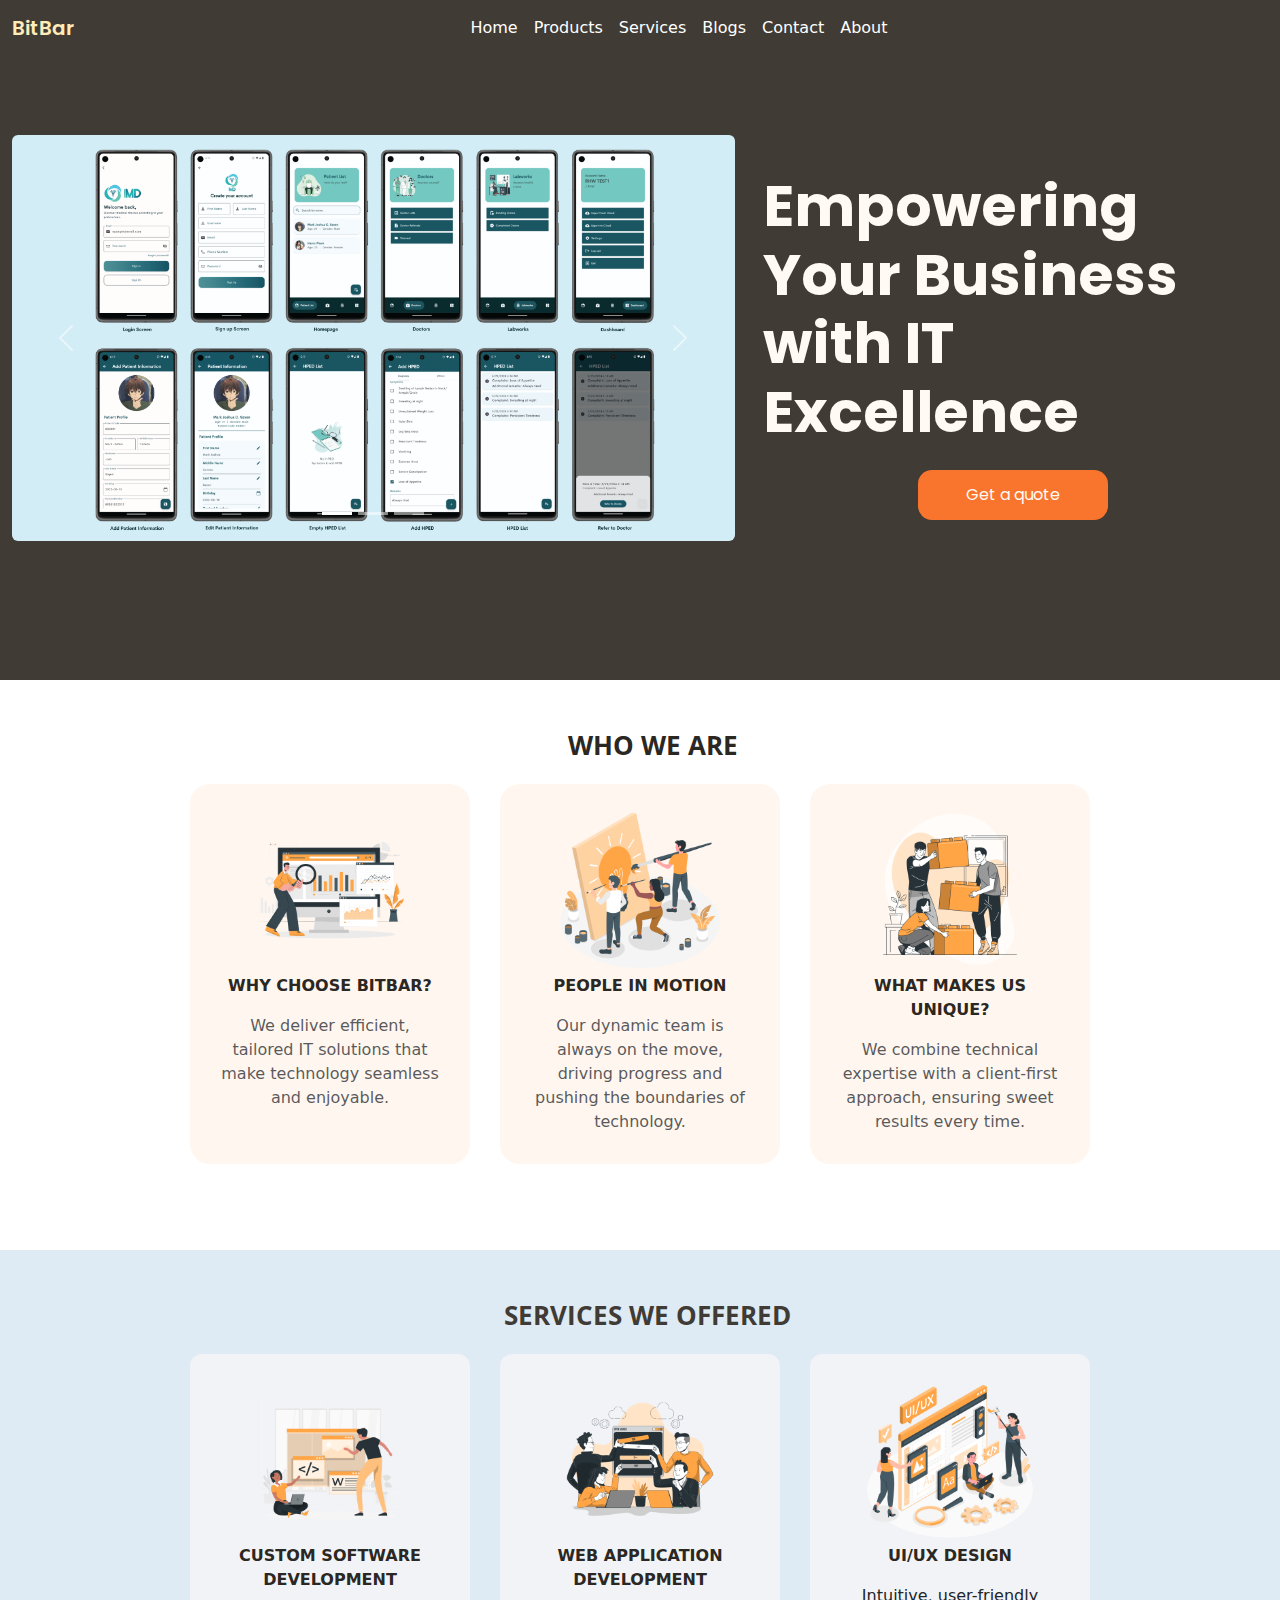
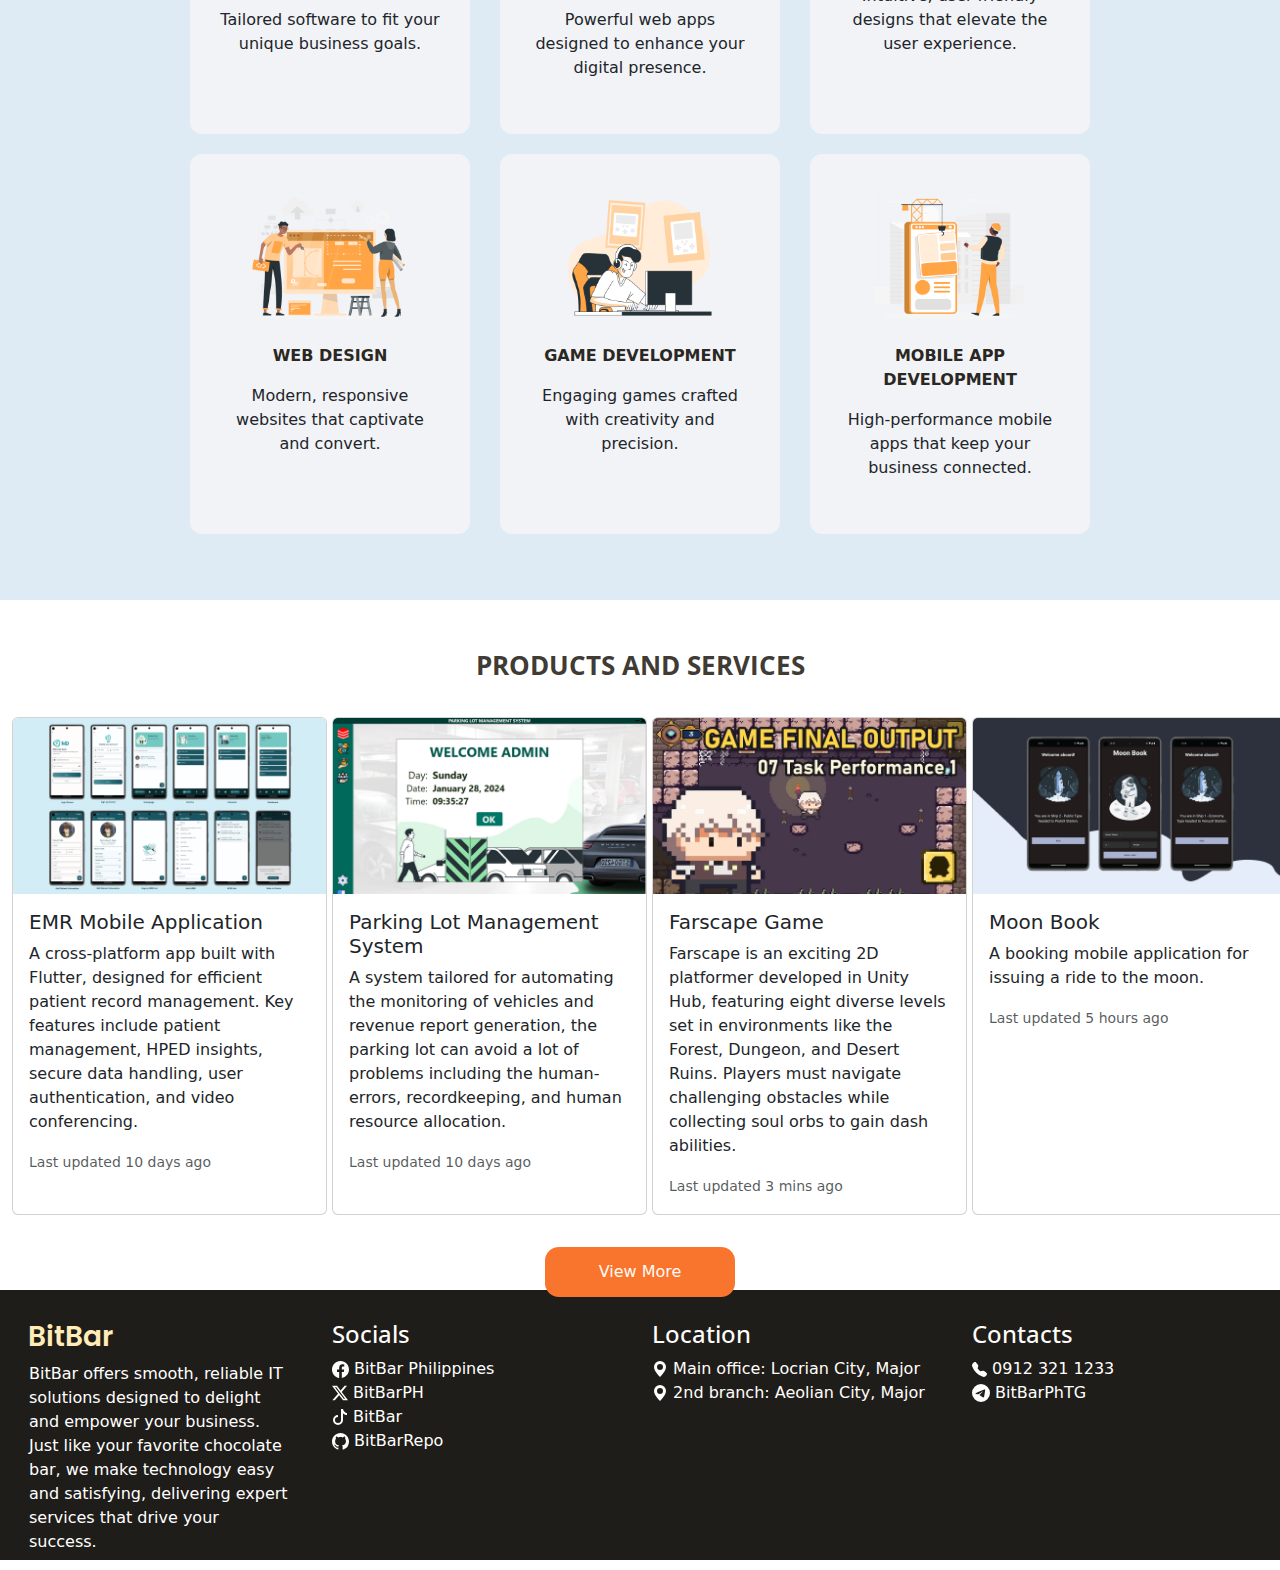
==== index.html @ bb0e240a "maybe final changes??" ====
<!DOCTYPE html>
<html lang="en">

<head>
    <meta charset="UTF-8">
    <meta name="viewport" content="width=device-width, initial-scale=1.0">
    <link href="https://cdn.jsdelivr.net/npm/bootstrap@5.3.3/dist/css/bootstrap.min.css" rel="stylesheet"
        integrity="sha384-QWTKZyjpPEjISv5WaRU9OFeRpok6YctnYmDr5pNlyT2bRjXh0JMhjY6hW+ALEwIH" crossorigin="anonymous">
    <link rel="preconnect" href="https://fonts.googleapis.com">
    <link rel="preconnect" href="https://fonts.gstatic.com" crossorigin>
    <link rel="preconnect" href="https://fonts.googleapis.com">
    <link rel="preconnect" href="https://fonts.gstatic.com" crossorigin>
    <link
        href="https://fonts.googleapis.com/css2?family=Inter:ital,opsz,wght@0,14..32,100..900;1,14..32,100..900&family=Open+Sans:wght@300..800&family=Poppins:ital,wght@0,100;0,200;0,300;0,400;0,500;0,600;0,700;0,800;0,900;1,100;1,200;1,300;1,400;1,500;1,600;1,700;1,800;1,900&display=swap"
        rel="stylesheet">
    <link rel="stylesheet" href="style.css">
    <title>BitBar: IT Solutions</title>
</head>

<body>
    <nav class="navbar navbar-expand-lg fixed-top">
        <div class="container-fluid">
            <a class="navbar-brand mb-0"><span class="logo">BitBar</span></a>
            <button class="navbar-toggler" type="button" data-bs-toggle="collapse" data-bs-target="#mainNav"
                aria-controls="mainNav">
                <span class="navbar-toggler-icon"></span>
            </button>
            <div class="collapse navbar-collapse" id="mainNav">
                <ul class="navbar-nav ms-auto me-auto">
                    <li class="nav-item">
                        <a href="#home" class="nav-link">Home</a>
                    </li>
                    <li class="nav-item">
                        <a href="#products" class="nav-link">Products</a>
                    </li>
                    <li class="nav-item">
                        <a href="#services" class="nav-link">Services</a>
                    </li>
                    <li class="nav-item">
                        <a href="#blogs" class="nav-link">Blogs</a>
                    </li>
                    <li class="nav-item">
                        <a href="#contact" class="nav-link">Contact</a>
                    </li>
                    <li class="nav-item">
                        <a href="#about" class="nav-link">About</a>
                    </li>
                </ul>
            </div>
        </div>
    </nav>
    <div class="container-fluid start">
        <div class="row">
            <div class="col-lg-7 d-flex justify-content-center d-none d-lg-flex">
                <div id="carouselControls" class="carousel slide" data-bs-ride="carousel">
                    <div class="carousel-inner">
                        <div class="carousel-indicators">
                            <button type="button" data-bs-target="#carouselControls" data-bs-slide-to="0" class="active"
                                aria-current="true" aria-label="Slide 1"></button>
                            <button type="button" data-bs-target="#carouselControls" data-bs-slide-to="1"
                                aria-label="Slide 2"></button>
                            <button type="button" data-bs-target="#carouselControls" data-bs-slide-to="2"
                                aria-label="Slide 3"></button>
                        </div>
                        <div class="carousel-item active">
                            <img src="emr.png" class="d-block w-100 rounded" alt="First slide">
                        </div>
                        <div class="carousel-item">
                            <img src="moon.png" class="d-block w-100 rounded" alt="Second slide">
                        </div>
                        <div class="carousel-item">
                            <img src="phantom.png" class="d-block w-100 rounded" alt="Third slide">
                        </div>
                    </div>
                    <button class="carousel-control-prev" type="button" data-bs-target="#carouselControls"
                        data-bs-slide="prev">
                        <span class="carousel-control-prev-icon" aria-hidden="true"></span>
                        <span class="visually-hidden">Previous</span>
                    </button>
                    <button class="carousel-control-next" type="button" data-bs-target="#carouselControls"
                        data-bs-slide="next">
                        <span class="carousel-control-next-icon" aria-hidden="true"></span>
                        <span class="visually-hidden">Next</span>
                    </button>
                </div>

            </div>
            <div class="col-lg-5 d-flex flex-column justify-content-center align-items-center px-3">
                <h1 class="py-3 pl-2 h1p1">Empowering Your Business with IT Excellence</h1>
                <button type="button" class="btn">Get a quote</button>
            </div>
        </div>
    </div>
    <div class="container-fluid partTwo">
        <h2 class="text-center h2p2">Who we are</h2>
        <div class="row">
            <div class="col d-flex justify-content-center p2class">
                <div class="place">
                    <img src="Browser stats-cuate.png" id="image2" alt="">
                    <p><span id="infoTitle">Why choose BitBar?</span></p>
                    <p class="text-muted">We deliver efficient, tailored IT solutions that make technology seamless and
                        enjoyable.
                    </p>
                </div>
                <div class="place">
                    <img src="Collab-amico.png" id="image2" alt="">
                    <p><span id="infoTitle">People in motion</span></p>
                    <p class="text-muted">Our dynamic team is always on the move, driving progress and pushing the
                        boundaries of
                        technology.</p>
                </div>
                <div class="place">
                    <img src="Team work-bro.png" id="image2" alt="">
                    <p><span id="infoTitle">What makes us unique?</span></p>
                    <p class="text-muted">We combine technical expertise with a client-first approach, ensuring sweet
                        results every time.
                    </p>
                </div>
            </div>
        </div>
    </div>
    <div class="container-fluid partThree">
        <h2 class="text-center h2p3">Services We Offered</h2>
        <div class="row">
            <div class="col d-flex justify-content-center section3Div">
                <div class="place2"><img src="custom.png" id="image2">
                    <p><span id="infoTitle">Custom Software Development</span></p>
                    <p class="d-none d-sm-block">Tailored software to fit your unique business goals.</p>
                </div>
                <div class="place2"><img src="Open source-bro.png" id="image2">
                    <p><span id="infoTitle">Web Application Development</span></p>
                    <p class="d-none d-sm-block">Powerful web apps designed to enhance your digital presence.</p>
                </div>
                <div class=" place2"><img src="UI-UX design-amico.png" id="image2">
                    <p><span id="infoTitle">UI/UX Design</span></p>
                    <p class="d-none d-sm-block">Intuitive, user-friendly designs that elevate the user experience.</p>
                </div>
            </div>
            <div class="col d-flex justify-content-center section3Div">
                <div class="place2"><img src="Website Creator-rafiki.png" id="image2">
                    <p><span id="infoTitle">Web Design</span></p>
                    <p class="d-none d-sm-block">Modern, responsive websites that captivate and convert.</p>
                </div>
                <div class="place2"><img src="Gaming-bro.png" id="image2" alt="">
                    <p><span id="infoTitle">Game Development</span></p>
                    <p class="d-none d-sm-block">Engaging games crafted with creativity and precision.</p>
                </div>
                <div class="place2"><img src="Software engineer-rafiki.png" id="image2">
                    <p><span id="infoTitle">Mobile App Development</span></p>
                    <p class="d-none d-sm-block">High-performance mobile apps that keep your business connected.</p>
                </div>
            </div>
        </div>
    </div>
    <div class="container-fluid partFour">
        <h2 class="h2p4 text-center">Products and Services</h2>
        <div class="row row-cols-1 row-cols-md-4 cardClass">
            <div class="col pt-3 col-md-3 cards">
                <div class="card h-100">
                    <img class="card-img-top" src="emr.png" alt="EMR Mobile Application">
                    <div class="card-body">
                        <h5 class="card-title">EMR Mobile Application</h5>
                        <p class="card-text">A cross-platform app built with Flutter, designed for efficient patient
                            record management. Key features include patient management, HPED insights, secure data
                            handling, user authentication, and video conferencing.</p>
                        <p class="card-text"><small class="text-muted">Last updated 10 days ago</small></p>
                    </div>
                </div>
            </div>
            <div class="col pt-3 col-md-3 cards">
                <div class="card h-100">
                    <img class="card-img-top" src="plms.png" alt="Parking Lot Management System">
                    <div class="card-body">
                        <h5 class="card-title">Parking Lot Management System</h5>
                        <p class="card-text">A system tailored for automating the monitoring of vehicles and
                            revenue report generation, the parking lot can avoid a lot of problems including the
                            human-errors, recordkeeping, and human resource allocation.</p>
                        <p class="card-text"><small class="text-muted">Last updated 10 days ago</small></p>
                    </div>
                </div>
            </div>
            <div class="col pt-3 col-md-3 cards">
                <div class="card h-100">
                    <img class="card-img-top" src="maxresdefault.webp" alt="Farscape Game">
                    <div class="card-body">
                        <h5 class="card-title">Farscape Game</h5>
                        <p class="card-text">Farscape is an exciting 2D platformer developed in Unity Hub, featuring
                            eight diverse levels set in environments like the Forest, Dungeon, and Desert Ruins. Players
                            must navigate challenging obstacles while collecting soul orbs to gain dash abilities.</p>
                        <p class="card-text"><small class="text-muted">Last updated 3 mins ago</small></p>
                    </div>
                </div>
            </div>
            <div class="col pt-3 col-md-3 cards">
                <div class="card h-100">
                    <img class="card-img-top" src="moon.png" alt="Moon Book">
                    <div class="card-body">
                        <h5 class="card-title">Moon Book</h5>
                        <p class="card-text">A booking mobile application for issuing a ride to the moon.</p>
                        <p class="card-text"><small class="text-muted">Last updated 5 hours ago</small></p>
                    </div>
                </div>
            </div>
        </div>
        <div class="row mt-3">
            <div class="col d-flex justify-content-center mt-3"> <button type="button" class="btn">View
                    More</button>
            </div>
        </div>
    </div>
    <div class="container-fluid fixed partFive">
        <div class="row">
            <div class="col-md-3 d-flex flex-column align-items-start">
                <h3 class="logoF px-3">BitBar</h3>
                <p id="desc">BitBar offers smooth, reliable IT solutions designed to delight and empower your business.
                    Just like
                    your favorite chocolate bar, we make technology easy and satisfying, delivering expert services that
                    drive your success.</p>
            </div>
            <div class="col-md-3 d-flex flex-column align-items-start">
                <h4 class="h2p5">Socials</h4>
                <ul class="p5ul">
                    <li><svg xmlns="http://www.w3.org/2000/svg" width="17" height="17" fill="currentColor"
                            class="bi bi-facebook" viewBox="0 0 16 16">
                            <path
                                d="M16 8.049c0-4.446-3.582-8.05-8-8.05C3.58 0-.002 3.603-.002 8.05c0 4.017 2.926 7.347 6.75 7.951v-5.625h-2.03V8.05H6.75V6.275c0-2.017 1.195-3.131 3.022-3.131.876 0 1.791.157 1.791.157v1.98h-1.009c-.993 0-1.303.621-1.303 1.258v1.51h2.218l-.354 2.326H9.25V16c3.824-.604 6.75-3.934 6.75-7.951" />
                        </svg> <a href="#home">BitBar Philippines</a></li>
                    <li><svg xmlns="http://www.w3.org/2000/svg" width="16" height="16" fill="currentColor"
                            class="bi bi-twitter-x" viewBox="0 0 16 16">
                            <path
                                d="M12.6.75h2.454l-5.36 6.142L16 15.25h-4.937l-3.867-5.07-4.425 5.07H.316l5.733-6.57L0 .75h5.063l3.495 4.633L12.601.75Zm-.86 13.028h1.36L4.323 2.145H2.865z" />
                        </svg> <a href="#home">BitBarPH</a></li>
                    <li><svg xmlns="http://www.w3.org/2000/svg" width="16" height="16" fill="currentColor"
                            class="bi bi-tiktok" viewBox="0 0 16 16">
                            <path
                                d="M9 0h1.98c.144.715.54 1.617 1.235 2.512C12.895 3.389 13.797 4 15 4v2c-1.753 0-3.07-.814-4-1.829V11a5 5 0 1 1-5-5v2a3 3 0 1 0 3 3z" />
                        </svg> <a href="#home">BitBar</a></li>
                    <li><svg xmlns="http://www.w3.org/2000/svg" width="17" height="17" fill="currentColor"
                            class="bi bi-github" viewBox="0 0 16 16">
                            <path
                                d="M8 0C3.58 0 0 3.58 0 8c0 3.54 2.29 6.53 5.47 7.59.4.07.55-.17.55-.38 0-.19-.01-.82-.01-1.49-2.01.37-2.53-.49-2.69-.94-.09-.23-.48-.94-.82-1.13-.28-.15-.68-.52-.01-.53.63-.01 1.08.58 1.23.82.72 1.21 1.87.87 2.33.66.07-.52.28-.87.51-1.07-1.78-.2-3.64-.89-3.64-3.95 0-.87.31-1.59.82-2.15-.08-.2-.36-1.02.08-2.12 0 0 .67-.21 2.2.82.64-.18 1.32-.27 2-.27s1.36.09 2 .27c1.53-1.04 2.2-.82 2.2-.82.44 1.1.16 1.92.08 2.12.51.56.82 1.27.82 2.15 0 3.07-1.87 3.75-3.65 3.95.29.25.54.73.54 1.48 0 1.07-.01 1.93-.01 2.2 0 .21.15.46.55.38A8.01 8.01 0 0 0 16 8c0-4.42-3.58-8-8-8" />
                        </svg> <a href="github.com/Jsh-Syn" target="_blank">BitBarRepo</a></li>
                </ul>
            </div>
            <div class="col-md-3 d-flex flex-column align-items-start">
                <h4 class="h2p5">Location</h4>
                <ul class="p5ul">
                    <li><svg xmlns="http://www.w3.org/2000/svg" width="16" height="16" fill="currentColor"
                            class="bi bi-geo-alt-fill" viewBox="0 0 16 16">
                            <path
                                d="M8 16s6-5.686 6-10A6 6 0 0 0 2 6c0 4.314 6 10 6 10m0-7a3 3 0 1 1 0-6 3 3 0 0 1 0 6" />
                        </svg> Main office: Locrian City, Major</li>
                    <li><svg xmlns="http://www.w3.org/2000/svg" width="16" height="16" fill="currentColor"
                            class="bi bi-geo-alt-fill" viewBox="0 0 16 16">
                            <path
                                d="M8 16s6-5.686 6-10A6 6 0 0 0 2 6c0 4.314 6 10 6 10m0-7a3 3 0 1 1 0-6 3 3 0 0 1 0 6" />
                        </svg> 2nd branch: Aeolian City, Major</li>
                </ul>
            </div>
            <div class="col-md-3 d-flex flex-column align-items-start">
                <h4 class="h2p5">Contacts</h4>
                <ul class="p5ul">
                    <li><svg xmlns="http://www.w3.org/2000/svg" width="15" height="15" fill="currentColor"
                            class="bi bi-telephone-fill" viewBox="0 0 16 16">
                            <path fill-rule="evenodd"
                                d="M1.885.511a1.745 1.745 0 0 1 2.61.163L6.29 2.98c.329.423.445.974.315 1.494l-.547 2.19a.68.68 0 0 0 .178.643l2.457 2.457a.68.68 0 0 0 .644.178l2.189-.547a1.75 1.75 0 0 1 1.494.315l2.306 1.794c.829.645.905 1.87.163 2.611l-1.034 1.034c-.74.74-1.846 1.065-2.877.702a18.6 18.6 0 0 1-7.01-4.42 18.6 18.6 0 0 1-4.42-7.009c-.362-1.03-.037-2.137.703-2.877z" />
                        </svg> 0912 321 1233</li>
                    <li><svg xmlns="http://www.w3.org/2000/svg" width="18" height="18" fill="currentColor"
                            class="bi bi-telegram" viewBox="0 0 16 16">
                            <path
                                d="M16 8A8 8 0 1 1 0 8a8 8 0 0 1 16 0M8.287 5.906q-1.168.486-4.666 2.01-.567.225-.595.442c-.03.243.275.339.69.47l.175.055c.408.133.958.288 1.243.294q.39.01.868-.32 3.269-2.206 3.374-2.23c.05-.012.12-.026.166.016s.042.12.037.141c-.03.129-1.227 1.241-1.846 1.817-.193.18-.33.307-.358.336a8 8 0 0 1-.188.186c-.38.366-.664.64.015 1.088.327.216.589.393.85.571.284.194.568.387.936.629q.14.092.27.187c.331.236.63.448.997.414.214-.02.435-.22.547-.82.265-1.417.786-4.486.906-5.751a1.4 1.4 0 0 0-.013-.315.34.34 0 0 0-.114-.217.53.53 0 0 0-.31-.093c-.3.005-.763.166-2.984 1.09" />
                        </svg> <a href="#home">BitBarPhTG</a></li>
                </ul>
            </div>
        </div>
    </div>
    <script src="https://cdn.jsdelivr.net/npm/@popperjs/core@2.11.8/dist/umd/popper.min.js"
        integrity="sha384-I7E8VVD/ismYTF4hNIPjVp/Zjvgyol6VFvRkX/vR+Vc4jQkC+hVqc2pM8ODewa9r"
        crossorigin="anonymous"></script>
    <script src="https://cdn.jsdelivr.net/npm/bootstrap@5.3.3/dist/js/bootstrap.min.js"
        integrity="sha384-0pUGZvbkm6XF6gxjEnlmuGrJXVbNuzT9qBBavbLwCsOGabYfZo0T0to5eqruptLy"
        crossorigin="anonymous"></script>
</body>

</html>
---- style.css ----
html {
    overflow-x: hidden;
    box-sizing: border-box;
}

.start {
    background-color: #403b34;
    height: 680px;
    font-family: Poppins, open sans;
    padding-top: 135px;
    width: 100vw;
}

.logo {
    font-family: Poppins, open sans;
    font-weight: 600;
    color: rgb(255, 236, 185);
}

.nav-link {
    color: white;
    transition: 50ms ease-in-out;
}

.nav-link:hover {
    color: #f96b20;
}

#carouselControls {
    width: 780px;
}

.h1p1 {
    font-size: 57px;
    font-weight: 700;
    color: rgb(255, 250, 244);
}

.navbar {
    background-color: #403b34;
}

.col-7 {
    padding-left: 1px;
}

.btn {
    color: rgb(255, 250, 244);
    background-color: #f9742d;
    border: none;
    width: 190px;
    height: 50px;
    border-radius: 14px;
    transition: background-color 10ms ease-in-out;
}

.btn:hover {
    color: rgb(255, 250, 244);
    background-color: #f95e20;
    box-shadow: rgba(50, 50, 93, 0.25) 0px 6px 12px -2px, rgba(0, 0, 0, 0.3) 0px 3px 7px -3px;
}

li {
    margin: 0;
    padding: 0;
    display: inline-block;
}

h2 {
    font-family: Open sans;
    text-transform: uppercase;
    font-size: 26px;
    font-weight: 700;
    color: #2b2722;

}

.partTwo {
    padding-top: 50px;
    height: 570px;
}

.place {
    background: #fff6ef;
    height: 380px;
    width: 280px;
    max-width: 100%;
    border-radius: 20px;
    display: flex;
    flex-direction: column;
    justify-content: start;
    align-items: center;
    text-align: center;
    padding: 3px 30px;
    transition: 10ms ease-in-out;
    padding-top: 20px;
}

.place:nth-of-type(1n) {
    margin-top: 15px;
    margin-bottom: 20px;
    margin-left: 15px;
    margin-right: 15px;
}

.place:hover {
    transform: translateY(-5px);
    box-shadow: rgba(50, 50, 93, 0.25) 0px 6px 12px -2px, rgba(0, 0, 0, 0.3) 0px 3px 7px -3px;
}

.h2p2 {
    margin-left: 25px;
}

#image2 {
    height: 170px;
    align-self: center;
}

#infoTitle {
    font-weight: 700;
    color: #2b2722;
    text-transform: uppercase;
}

.partThree {
    height: 950px;
    background-color: #deeaf4;
    padding-top: 50px;
}

.h2p3 {
    color: #403b34;
    text-transform: uppercase;
    margin-left: 14px;
}

.place2 {
    background: #f1f3f7;
    height: 380px;
    width: 280px;
    max-width: 100%;
    border-radius: 12px;
    display: flex;
    flex-direction: column;
    justify-content: start;
    align-items: center;
    text-align: center;
    padding: 3px 30px;
    transition: 10ms ease-in-out;
    padding-top: 20px;
}

.place2:nth-of-type(1n) {
    margin-top: 15px;
    margin-bottom: 5px;
    margin-left: 15px;
    margin-right: 15px;
}

.place2:hover {
    border: 1px solid #2e2e40;
    box-shadow: rgba(50, 50, 93, 0.25) 0px 6px 12px -2px, rgba(0, 0, 0, 0.3) 0px 3px 7px -3px;
}

.partFour {
    margin-top: 50px;
    height: 610px;
}

.h2p4 {
    color: #403b34;
    text-transform: uppercase;
    margin-left: 0px;
}

.cardClass {
    margin-top: 20px;
}

.card {
    margin-left: auto;
    margin-right: auto;
    transition: 2ms ease-in-out;
    width: 315px;
}

.card:hover {
    transform: translateY(-3px);
    box-shadow: rgba(50, 50, 93, 0.25) 0px 6px 12px -2px, rgba(0, 0, 0, 0.3) 0px 3px 7px -3px;
}

.partFive {
    background-color: #1f1d19;
    margin-top: 30px;
    height: 270px;
}

.h2p5 {
    font-family: open sans;
    color: #fffdfb;
    padding-top: 30px;
    text-transform: capitalize;
}

#pFoot {
    color: #ffffff;
}

ul,
li {
    margin: 0;
    padding: 0;
    color: #fffdfb;
    display: block;
}

a {
    color: white;
    text-decoration: none;
}

a:hover {
    text-transform: none;
    text-decoration: none;
    color: #f96b20;
}

#desc {
    color: white;
    padding-left: 17px;
    padding-right: 17px;
}

.logoF {
    font-family: Poppins, open sans;
    font-weight: 600;
    color: rgb(255, 236, 185);
    padding-top: 30px;
}

@media(max-width:1267px) {
    .card {
        width: 280px;
    }
}

@media(max-width:1140px) {
    .partFive {
        padding-top: 20px;
        height: 460px;
    }

    .card {
        width: 250px;
    }
}

@media(max-width:991.2px) {
    .start {
        height: 470px;
    }

    .card {
        width: 210px;
    }

    .partFour {
        height: 690px;
    }
}

@media(max-width:955px) {
    .partFour {
        height: 690px;
    }

    .card {
        width: 215px;
    }

    .partFive {
        padding-top: 10px;
        height: 360px;
    }
}

@media(max-width:888px) {
    .partFive {
        padding-top: 20px;
        height: 440px;
    }

    .partFour {
        height: 760px;
    }

    .card {
        width: 180px;
    }
}

@media(max-width:780px) {
    .partFour {
        height: 620px;
    }

    .card {
        width: 250px;
    }

    .partFive {
        padding-top: 20px;
        height: 575px;
    }

    .h2p5 {
        padding-top: 25px;
        padding-left: 15px;
    }

    .p5ul {
        padding-left: 15px;
    }
}

@media(max-width:767px) {
    .partFour {
        height: 1900px;
    }

    .card {
        width: 250px;
    }

    .partFive {
        padding-top: 20px;
        height: 575px;
    }

    .h2p5 {
        padding-top: 25px;
        padding-left: 15px;
    }

    .p5ul {
        padding-left: 15px;
    }
}

@media(max-width:710px) {
    .start {
        height: 545px;
        padding-top: 105px;
    }

    .partTwo {
        height: 1200px;
        background-color: #fff6ef;
    }

    .p2class {
        display: flex;
        flex-direction: column;
        align-items: center;
    }

    .place {
        background: #fdf6f0;
        height: 340px;
        width: 355px;
        padding-top: 10px;
    }

    .place:nth-of-type(1n) {
        margin-bottom: 1px;
        margin-left: 10px;
        margin-right: 10px;
    }

    .place:hover {
        transform: none;
        box-shadow: none;
    }

    .partThree {
        height: 2100px;
        padding-top: 40px;
    }

    .section3Div {
        display: flex;
        flex-direction: column;
        align-items: center;
    }

    .place2 {
        background: #f7f9ff;
        height: 310px;
        width: 320px;
        border-radius: 14px;
        padding: 30px 15px;
        padding-top: 10px;
    }

    .place2:nth-of-type(1n) {
        margin-top: 10px;
        margin-bottom: 2px;
        margin-left: 17px;
    }

    .place2:hover {
        border: 1px solid #242436;
    }

    .partFour {
        height: 1890px;
    }

    .card {
        width: 400px;
    }

    .partFive {
        margin-top: 85px;
        height: 595px;
    }

    .h2p5 {
        padding-top: 25px;
        padding-left: 15px;
    }

    .p5ul {
        padding-left: 15px;
    }
}

@media(max-width:530px) {
    .partThree {
        height: 2060px;
        padding-top: 40px;
    }

    .place2 {
        background: #f7f9ff;
        height: 310px;
        width: 310px;
        border-radius: 14px;
        justify-content: center;
        padding: 30px 15px;
        padding-top: 10px;
    }

    .place2:nth-of-type(1n) {
        margin-top: 10px;
        margin-bottom: 2px;
        margin-left: 17px;
        margin-right: 17px;
    }

    .place2:hover {
        border: 1px solid #242436;
    }

}
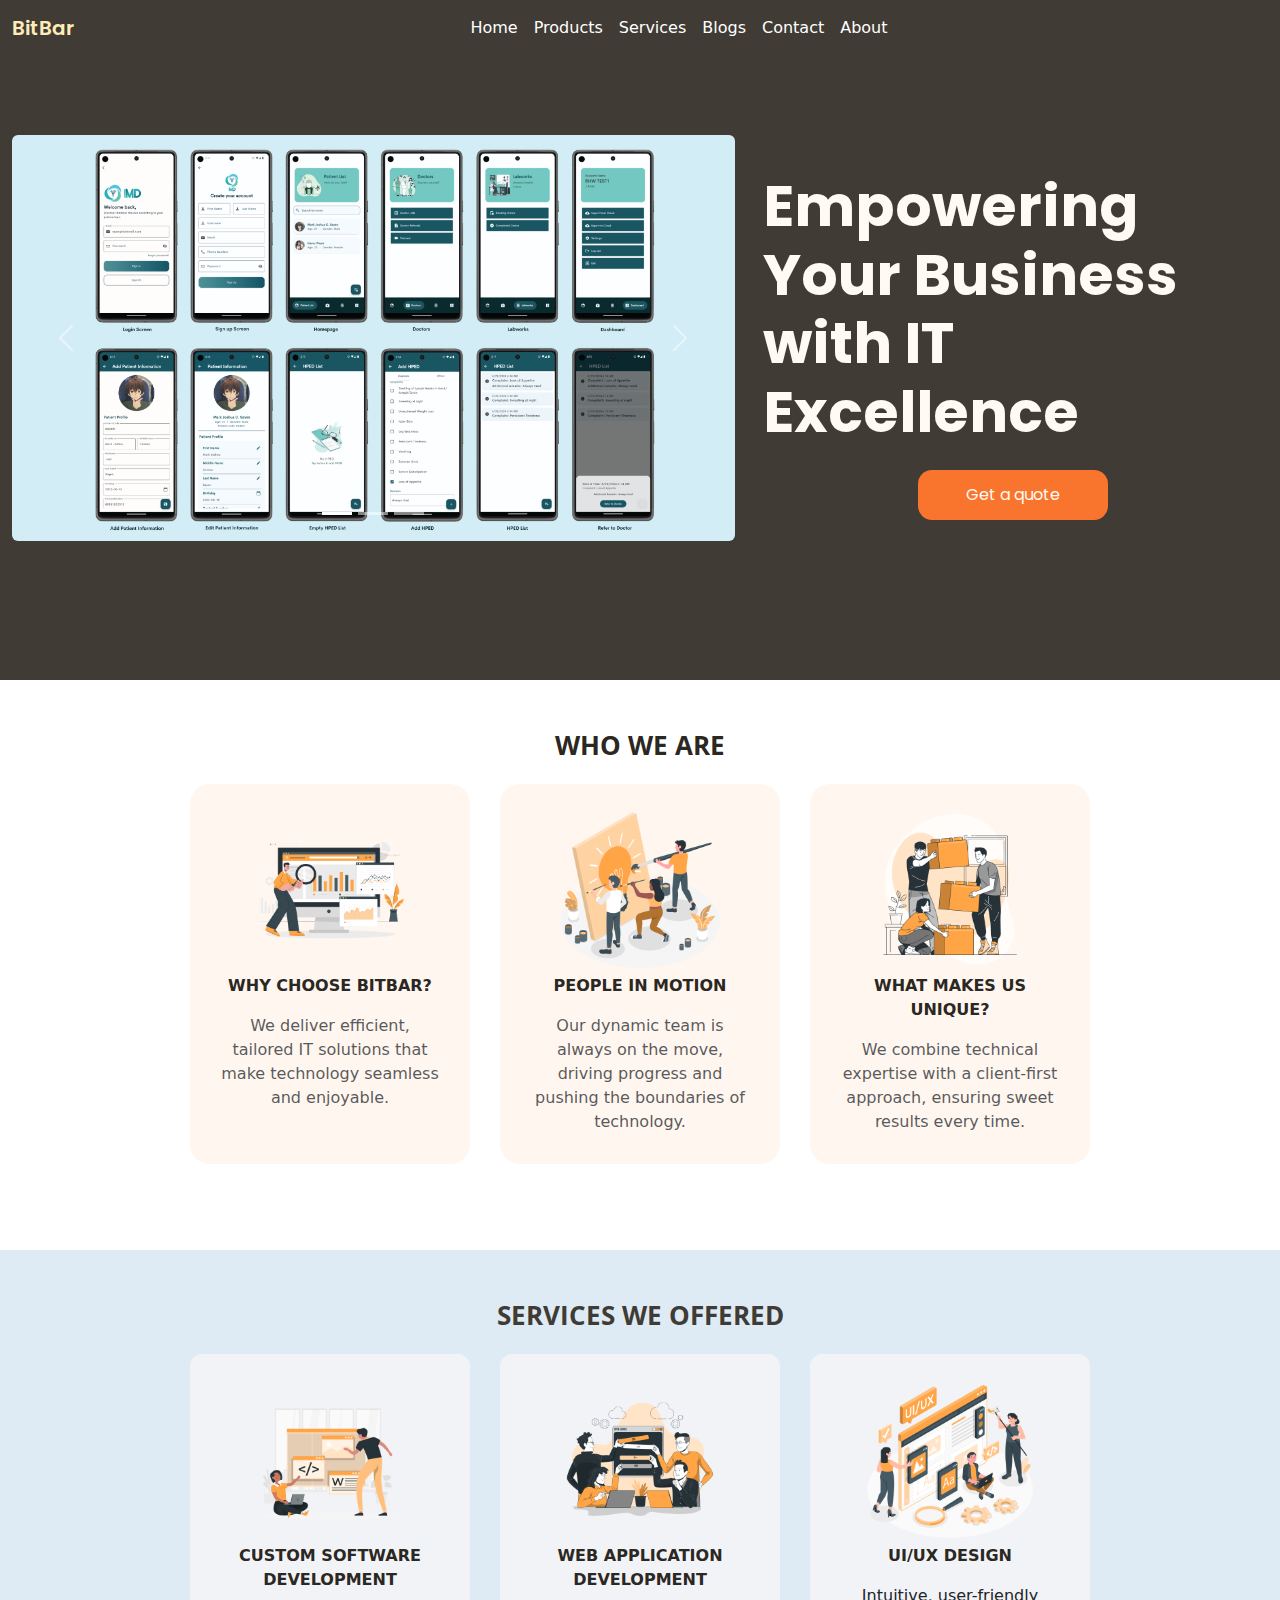
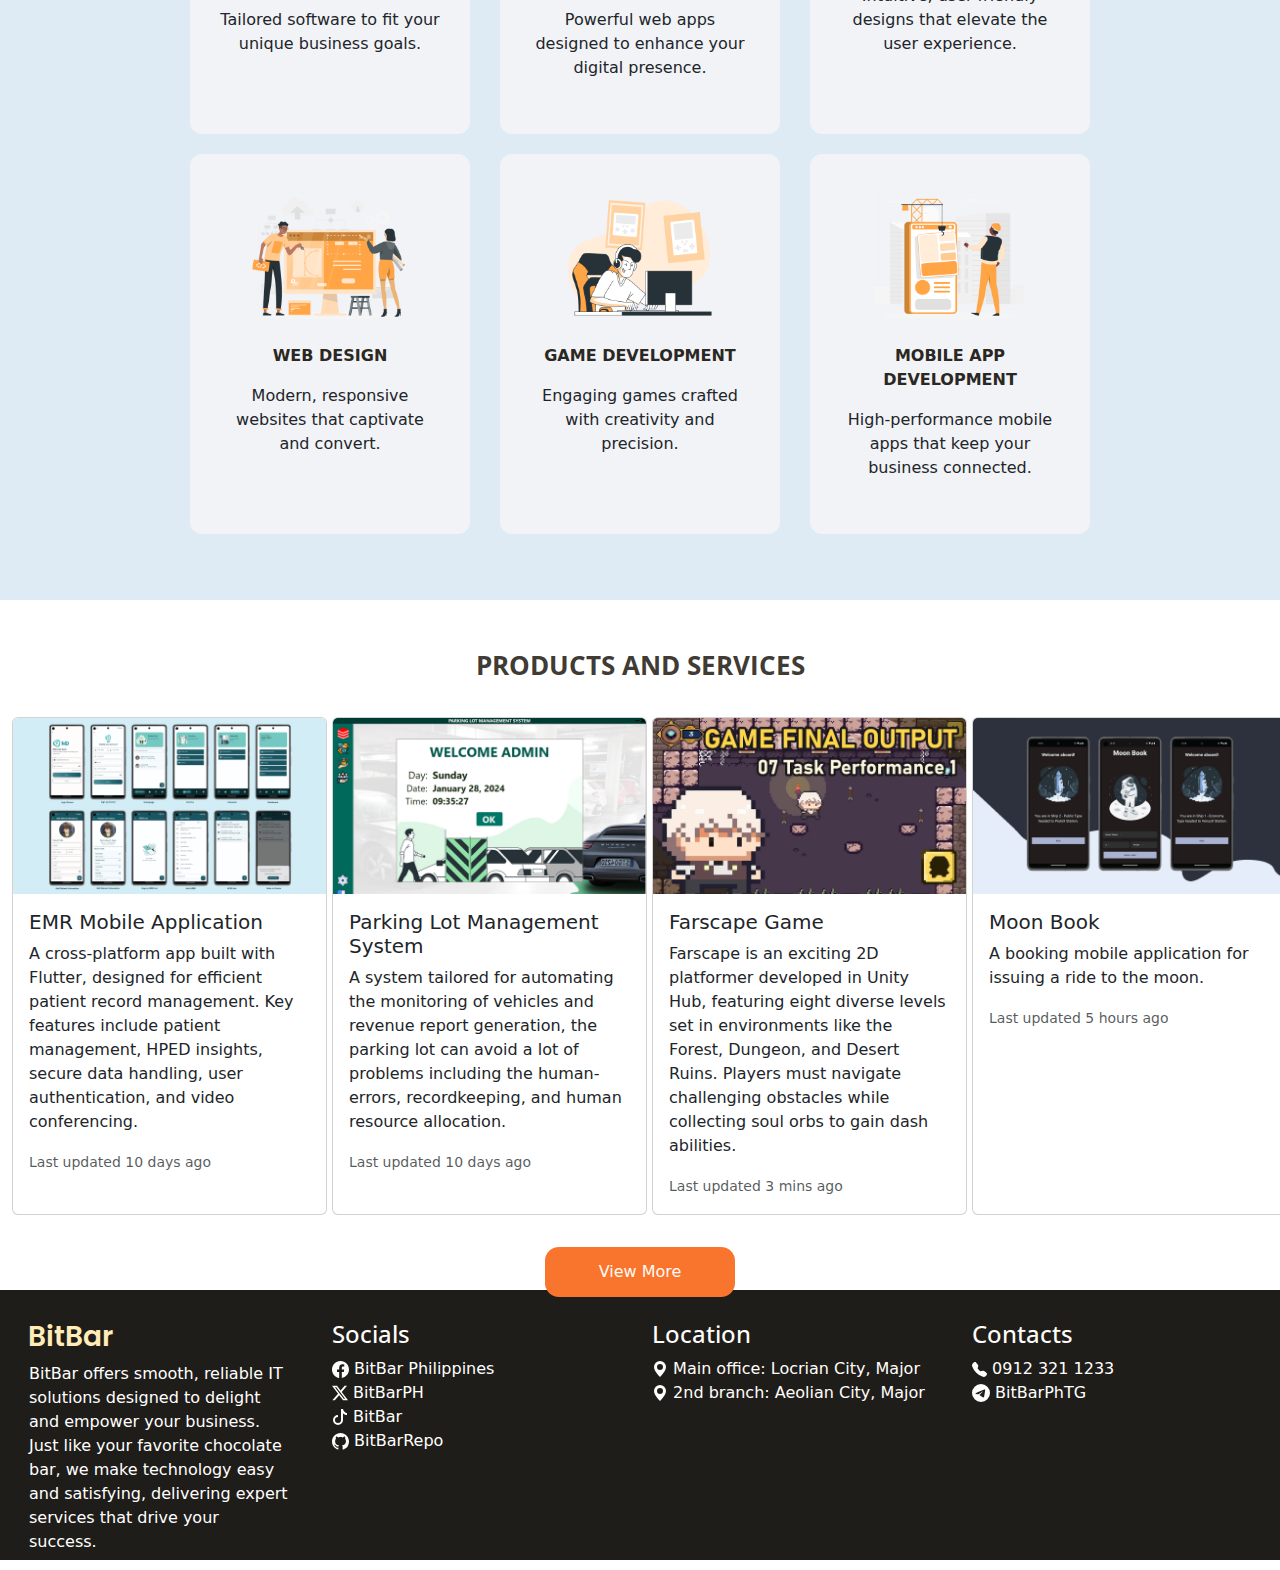
==== commit 08ebf7c4: "fixed the small part for poco f5 pro viewing" ====
--- a/index.html
+++ b/index.html
@@ -92,7 +92,7 @@
         </div>
     </div>
     <div class="container-fluid partTwo">
-        <h2 class="text-center h2p2">Who we are</h2>
+        <h2 class="text-center h2p2 ms-auto me-auto">Who we are</h2>
         <div class="row">
             <div class="col d-flex justify-content-center p2class">
                 <div class="place">
--- a/style.css
+++ b/style.css
@@ -108,10 +108,6 @@
     box-shadow: rgba(50, 50, 93, 0.25) 0px 6px 12px -2px, rgba(0, 0, 0, 0.3) 0px 3px 7px -3px;
 }
 
-.h2p2 {
-    margin-left: 25px;
-}
-
 #image2 {
     height: 170px;
     align-self: center;
@@ -132,7 +128,6 @@
 .h2p3 {
     color: #403b34;
     text-transform: uppercase;
-    margin-left: 14px;
 }
 
 .place2 {
@@ -171,7 +166,7 @@
 .h2p4 {
     color: #403b34;
     text-transform: uppercase;
-    margin-left: 0px;
+    /* margin-left: 0px; */
 }
 
 .cardClass {
@@ -239,6 +234,7 @@
     padding-top: 30px;
 }
 
+
 @media(max-width:1267px) {
     .card {
         width: 280px;
@@ -316,12 +312,15 @@
 
     .h2p5 {
         padding-top: 25px;
-        padding-left: 15px;
     }
 
     .p5ul {
         padding-left: 15px;
     }
+
+    .h2p5 {
+        margin-left: 15px;
+    }
 }
 
 @media(max-width:767px) {
@@ -340,7 +339,6 @@
 
     .h2p5 {
         padding-top: 25px;
-        padding-left: 15px;
     }
 
     .p5ul {
@@ -428,7 +426,6 @@
 
     .h2p5 {
         padding-top: 25px;
-        padding-left: 15px;
     }
 
     .p5ul {
@@ -463,4 +460,37 @@
         border: 1px solid #242436;
     }
 
+    .cardClass {
+        margin-left: auto;
+        margin-right: auto;
+    }
+}
+
+@media(max-width:415px) {
+    .start {
+        height: 460px;
+        font-family: Poppins, open sans;
+    }
+
+    .card {
+        width: 315px;
+    }
+
+    .partFour {
+        height: 1810px;
+    }
+
+    .partFive {
+        height: 640px;
+    }
+
+    .h1p1 {
+        font-size: 47px;
+    }
+
+    .h2p2,
+    .h2p3,
+    .h2p4 {
+        font-size: 20px;
+    }
 }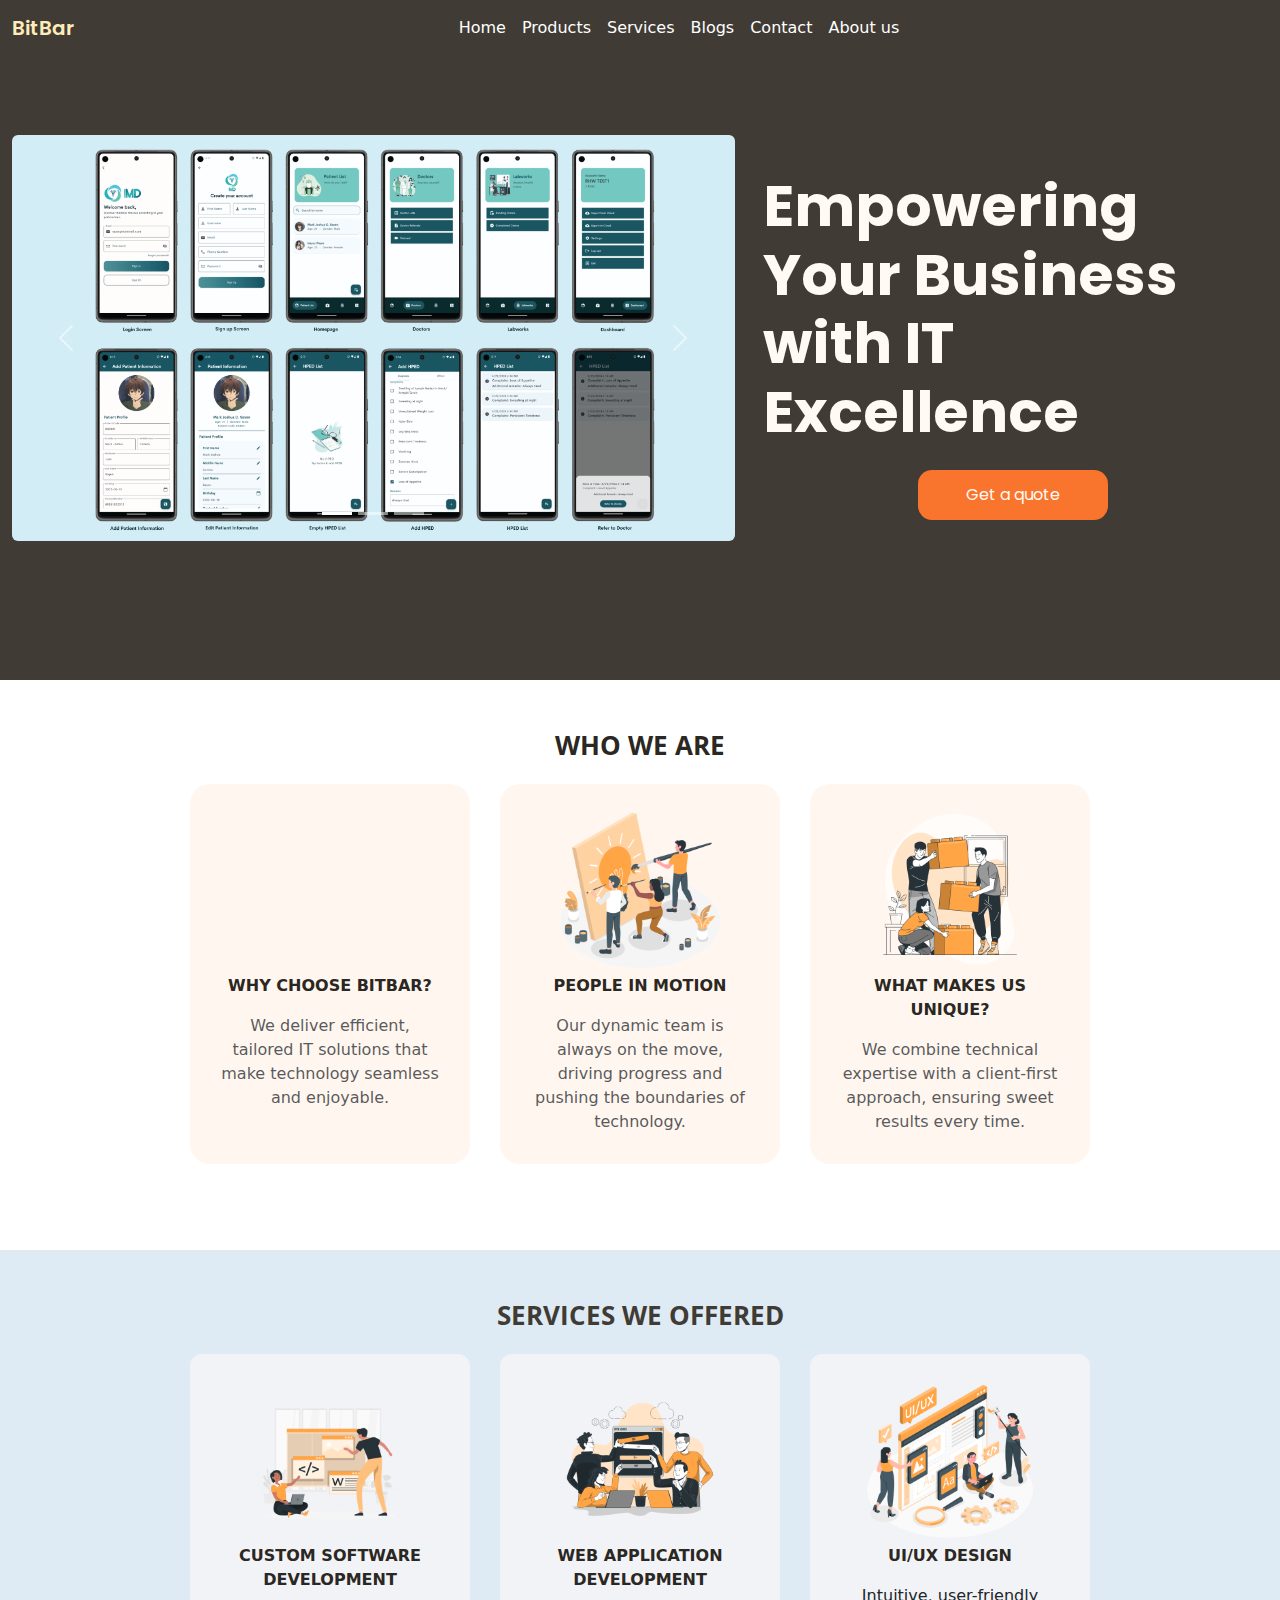
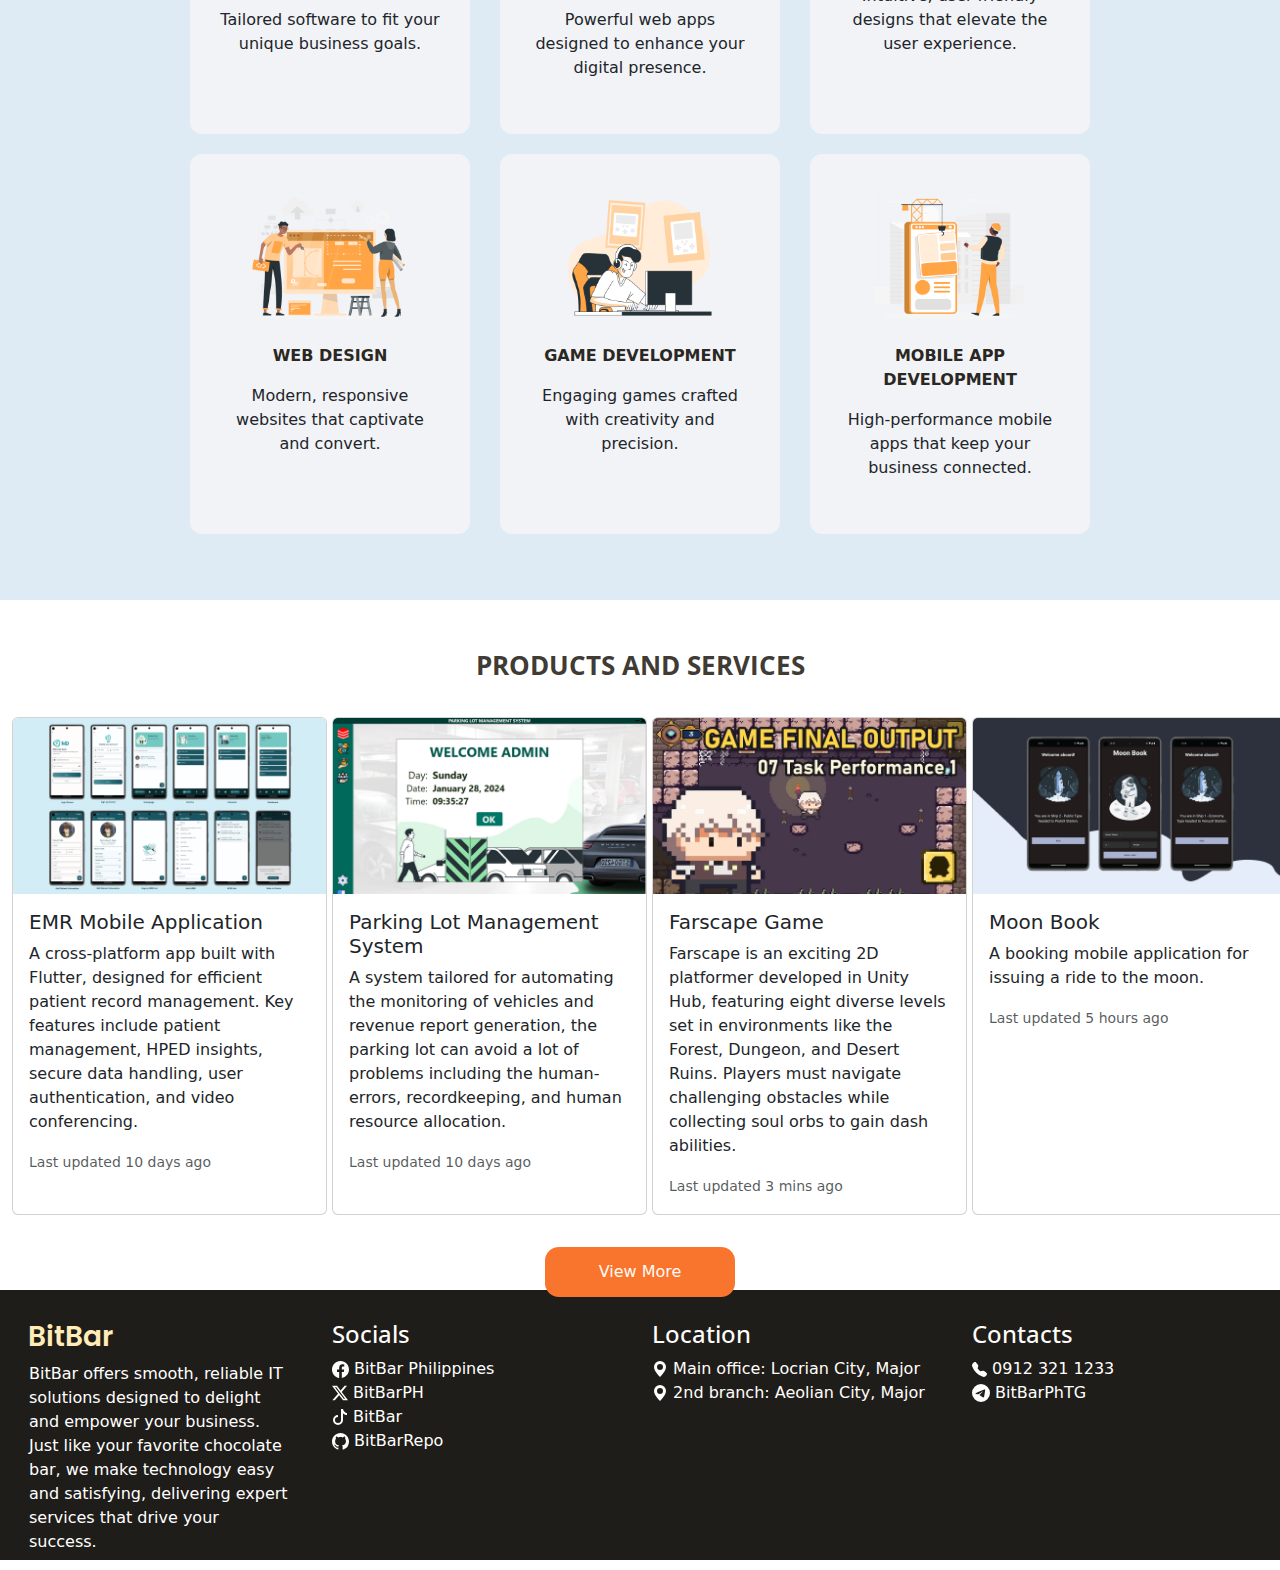
==== commit f06df2b6: "added about us page" ====
--- a/index.html
+++ b/index.html
@@ -15,6 +15,7 @@
         rel="stylesheet">
     <link rel="stylesheet" href="style.css">
     <title>BitBar: IT Solutions</title>
+    <link rel="icon" type="image/png" href="images/bitbar.png" />
 </head>
 
 <body>
@@ -28,7 +29,7 @@
             <div class="collapse navbar-collapse" id="mainNav">
                 <ul class="navbar-nav ms-auto me-auto">
                     <li class="nav-item">
-                        <a href="#home" class="nav-link">Home</a>
+                        <a href="index.html" class="nav-link">Home</a>
                     </li>
                     <li class="nav-item">
                         <a href="#products" class="nav-link">Products</a>
@@ -43,7 +44,7 @@
                         <a href="#contact" class="nav-link">Contact</a>
                     </li>
                     <li class="nav-item">
-                        <a href="#about" class="nav-link">About</a>
+                        <a href="aboutUs.html" class="nav-link">About us</a>
                     </li>
                 </ul>
             </div>
@@ -63,13 +64,13 @@
                                 aria-label="Slide 3"></button>
                         </div>
                         <div class="carousel-item active">
-                            <img src="emr.png" class="d-block w-100 rounded" alt="First slide">
+                            <img src="images/emr.png" class="d-block w-100 rounded" alt="First slide">
                         </div>
                         <div class="carousel-item">
-                            <img src="moon.png" class="d-block w-100 rounded" alt="Second slide">
+                            <img src="images/moon.png" class="d-block w-100 rounded" alt="Second slide">
                         </div>
                         <div class="carousel-item">
-                            <img src="phantom.png" class="d-block w-100 rounded" alt="Third slide">
+                            <img src="images/phantom.png" class="d-block w-100 rounded" alt="Third slide">
                         </div>
                     </div>
                     <button class="carousel-control-prev" type="button" data-bs-target="#carouselControls"
@@ -96,21 +97,21 @@
         <div class="row">
             <div class="col d-flex justify-content-center p2class">
                 <div class="place">
-                    <img src="Browser stats-cuate.png" id="image2" alt="">
+                    <img src="images/rowser stats-cuate.png" id="image2" alt="">
                     <p><span id="infoTitle">Why choose BitBar?</span></p>
                     <p class="text-muted">We deliver efficient, tailored IT solutions that make technology seamless and
                         enjoyable.
                     </p>
                 </div>
                 <div class="place">
-                    <img src="Collab-amico.png" id="image2" alt="">
+                    <img src="images/Collab-amico.png" id="image2" alt="">
                     <p><span id="infoTitle">People in motion</span></p>
                     <p class="text-muted">Our dynamic team is always on the move, driving progress and pushing the
                         boundaries of
                         technology.</p>
                 </div>
                 <div class="place">
-                    <img src="Team work-bro.png" id="image2" alt="">
+                    <img src="images/Team work-bro.png" id="image2" alt="">
                     <p><span id="infoTitle">What makes us unique?</span></p>
                     <p class="text-muted">We combine technical expertise with a client-first approach, ensuring sweet
                         results every time.
@@ -123,29 +124,29 @@
         <h2 class="text-center h2p3">Services We Offered</h2>
         <div class="row">
             <div class="col d-flex justify-content-center section3Div">
-                <div class="place2"><img src="custom.png" id="image2">
+                <div class="place2"><img src="images/custom.png" id="image2">
                     <p><span id="infoTitle">Custom Software Development</span></p>
                     <p class="d-none d-sm-block">Tailored software to fit your unique business goals.</p>
                 </div>
-                <div class="place2"><img src="Open source-bro.png" id="image2">
+                <div class="place2"><img src="images/Open source-bro.png" id="image2">
                     <p><span id="infoTitle">Web Application Development</span></p>
                     <p class="d-none d-sm-block">Powerful web apps designed to enhance your digital presence.</p>
                 </div>
-                <div class=" place2"><img src="UI-UX design-amico.png" id="image2">
+                <div class=" place2"><img src="images/UI-UX design-amico.png" id="image2">
                     <p><span id="infoTitle">UI/UX Design</span></p>
                     <p class="d-none d-sm-block">Intuitive, user-friendly designs that elevate the user experience.</p>
                 </div>
             </div>
             <div class="col d-flex justify-content-center section3Div">
-                <div class="place2"><img src="Website Creator-rafiki.png" id="image2">
+                <div class="place2"><img src="images/Website Creator-rafiki.png" id="image2">
                     <p><span id="infoTitle">Web Design</span></p>
                     <p class="d-none d-sm-block">Modern, responsive websites that captivate and convert.</p>
                 </div>
-                <div class="place2"><img src="Gaming-bro.png" id="image2" alt="">
+                <div class="place2"><img src="images/Gaming-bro.png" id="image2" alt="">
                     <p><span id="infoTitle">Game Development</span></p>
                     <p class="d-none d-sm-block">Engaging games crafted with creativity and precision.</p>
                 </div>
-                <div class="place2"><img src="Software engineer-rafiki.png" id="image2">
+                <div class="place2"><img src="images/Software engineer-rafiki.png" id="image2">
                     <p><span id="infoTitle">Mobile App Development</span></p>
                     <p class="d-none d-sm-block">High-performance mobile apps that keep your business connected.</p>
                 </div>
@@ -157,7 +158,7 @@
         <div class="row row-cols-1 row-cols-md-4 cardClass">
             <div class="col pt-3 col-md-3 cards">
                 <div class="card h-100">
-                    <img class="card-img-top" src="emr.png" alt="EMR Mobile Application">
+                    <img class="card-img-top" src="images/emr.png" alt="EMR Mobile Application">
                     <div class="card-body">
                         <h5 class="card-title">EMR Mobile Application</h5>
                         <p class="card-text">A cross-platform app built with Flutter, designed for efficient patient
@@ -169,7 +170,7 @@
             </div>
             <div class="col pt-3 col-md-3 cards">
                 <div class="card h-100">
-                    <img class="card-img-top" src="plms.png" alt="Parking Lot Management System">
+                    <img class="card-img-top" src="images/plms.png" alt="Parking Lot Management System">
                     <div class="card-body">
                         <h5 class="card-title">Parking Lot Management System</h5>
                         <p class="card-text">A system tailored for automating the monitoring of vehicles and
@@ -181,7 +182,7 @@
             </div>
             <div class="col pt-3 col-md-3 cards">
                 <div class="card h-100">
-                    <img class="card-img-top" src="maxresdefault.webp" alt="Farscape Game">
+                    <img class="card-img-top" src="images/maxresdefault.webp" alt="Farscape Game">
                     <div class="card-body">
                         <h5 class="card-title">Farscape Game</h5>
                         <p class="card-text">Farscape is an exciting 2D platformer developed in Unity Hub, featuring
@@ -193,7 +194,7 @@
             </div>
             <div class="col pt-3 col-md-3 cards">
                 <div class="card h-100">
-                    <img class="card-img-top" src="moon.png" alt="Moon Book">
+                    <img class="card-img-top" src="images/moon.png" alt="Moon Book">
                     <div class="card-body">
                         <h5 class="card-title">Moon Book</h5>
                         <p class="card-text">A booking mobile application for issuing a ride to the moon.</p>
--- a/style.css
+++ b/style.css
@@ -54,11 +54,17 @@
     transition: background-color 10ms ease-in-out;
 }
 
+.btn:active {
+    color: rgb(255, 250, 244) !important;
+    background-color: #ed5a20 !important;
+}
+
 .btn:hover {
     color: rgb(255, 250, 244);
     background-color: #f95e20;
     box-shadow: rgba(50, 50, 93, 0.25) 0px 6px 12px -2px, rgba(0, 0, 0, 0.3) 0px 3px 7px -3px;
 }
+
 
 li {
     margin: 0;
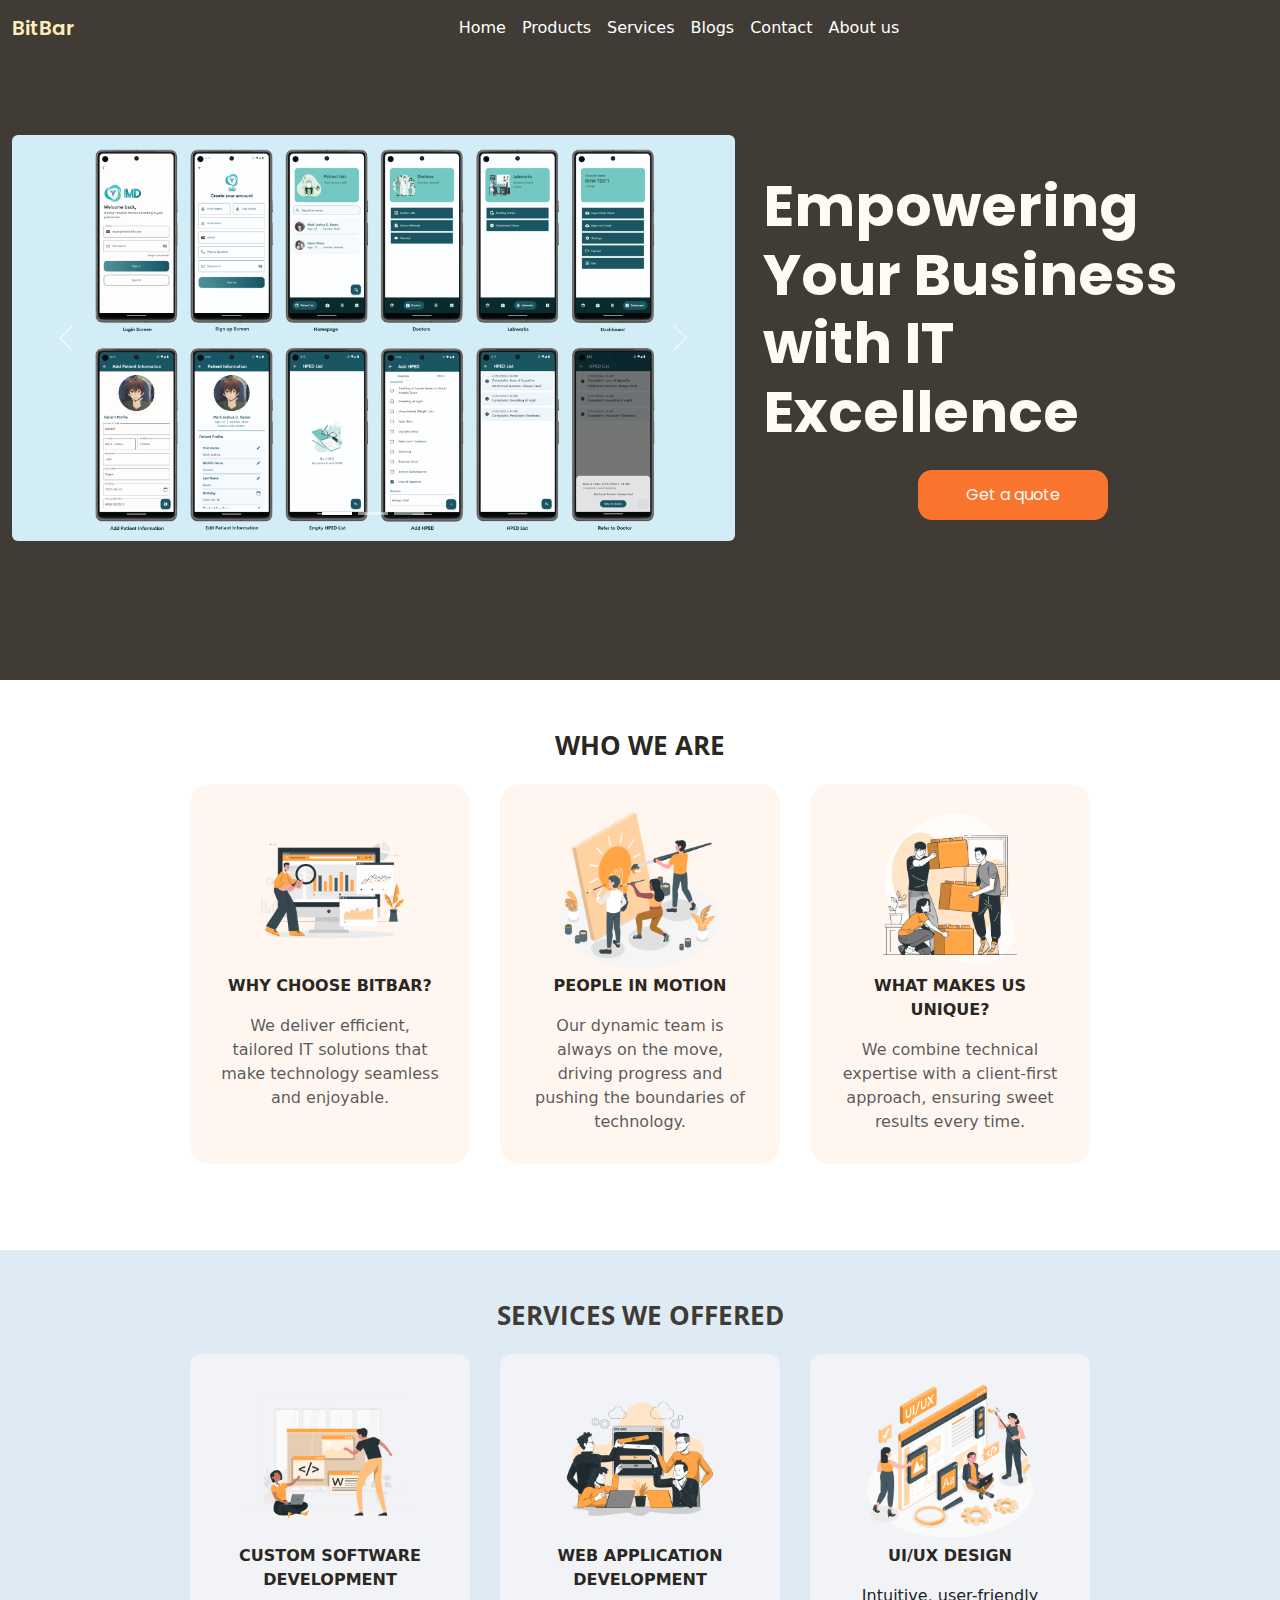
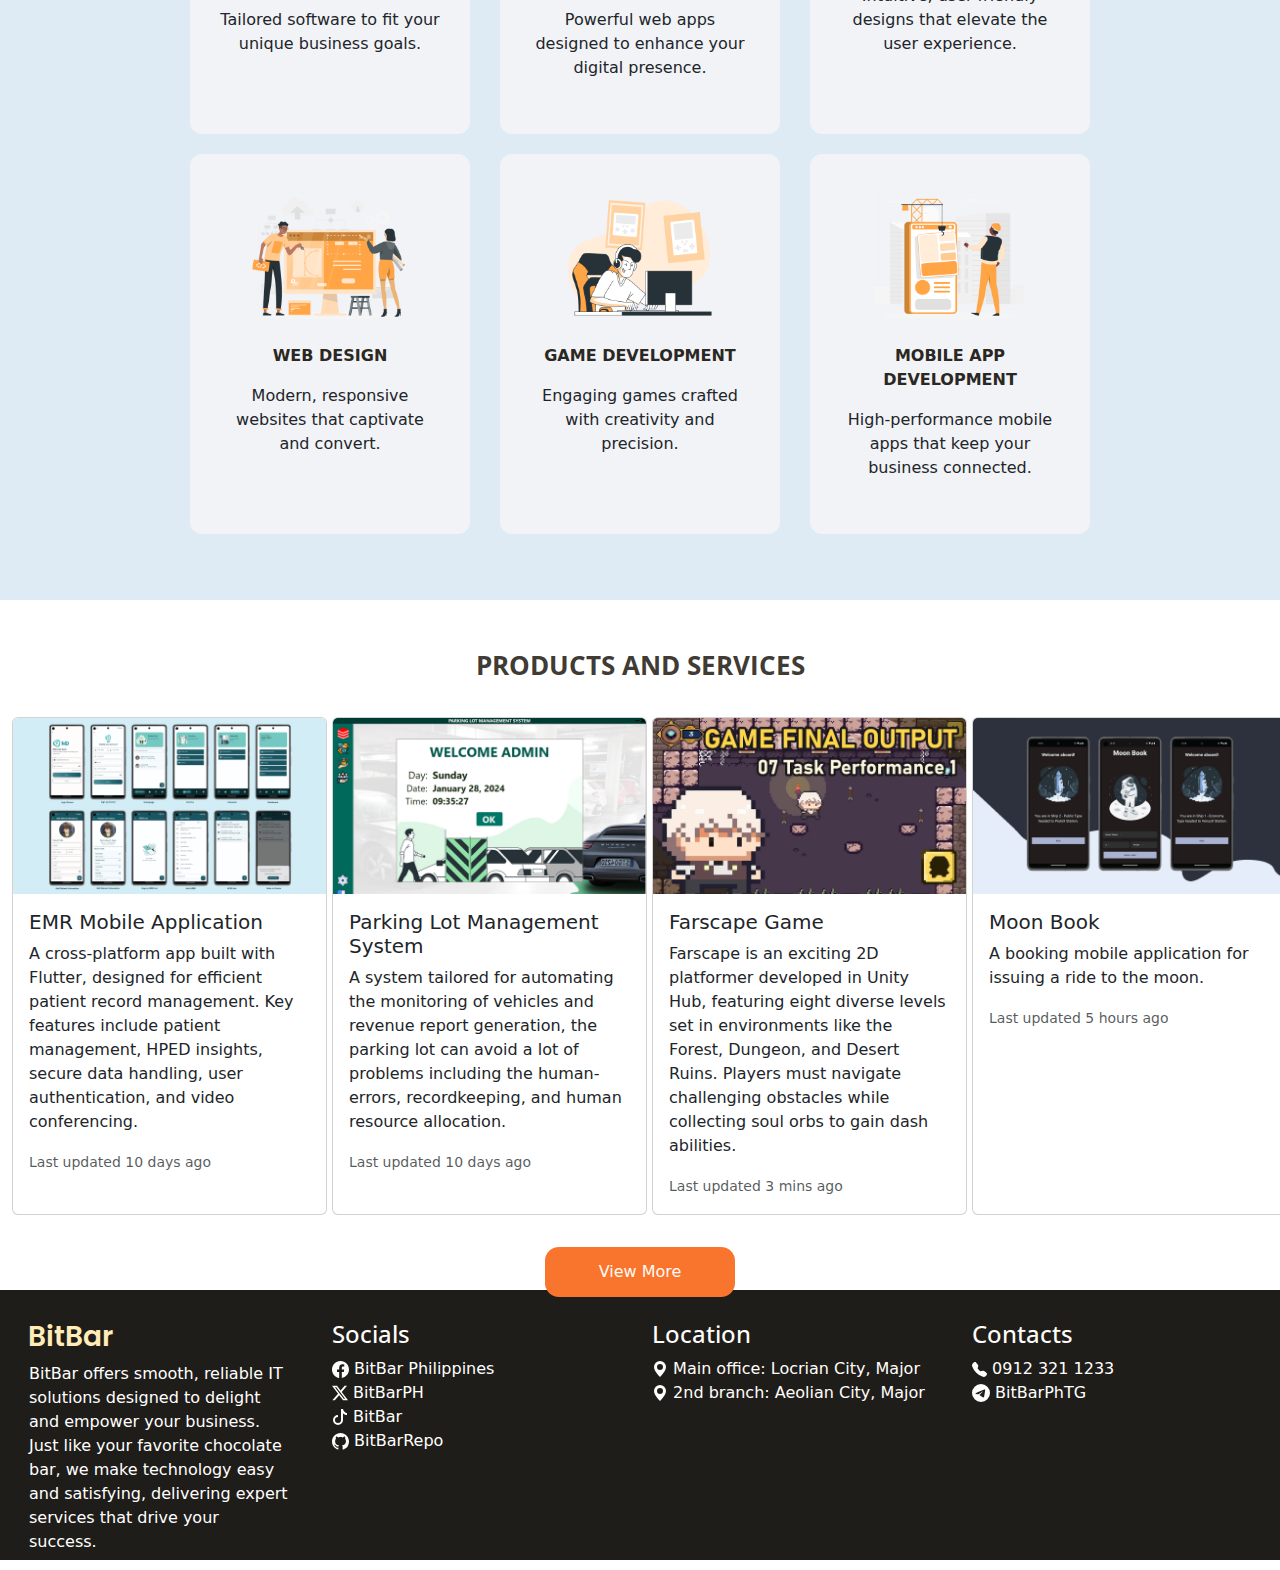
==== commit 596c741a: "Update index.html" ====
--- a/index.html
+++ b/index.html
@@ -97,7 +97,7 @@
         <div class="row">
             <div class="col d-flex justify-content-center p2class">
                 <div class="place">
-                    <img src="images/rowser stats-cuate.png" id="image2" alt="">
+                    <img src="images/Browser stats-cuate.png" id="image2" alt="">
                     <p><span id="infoTitle">Why choose BitBar?</span></p>
                     <p class="text-muted">We deliver efficient, tailored IT solutions that make technology seamless and
                         enjoyable.
@@ -283,4 +283,4 @@
         crossorigin="anonymous"></script>
 </body>
 
-</html>+</html>
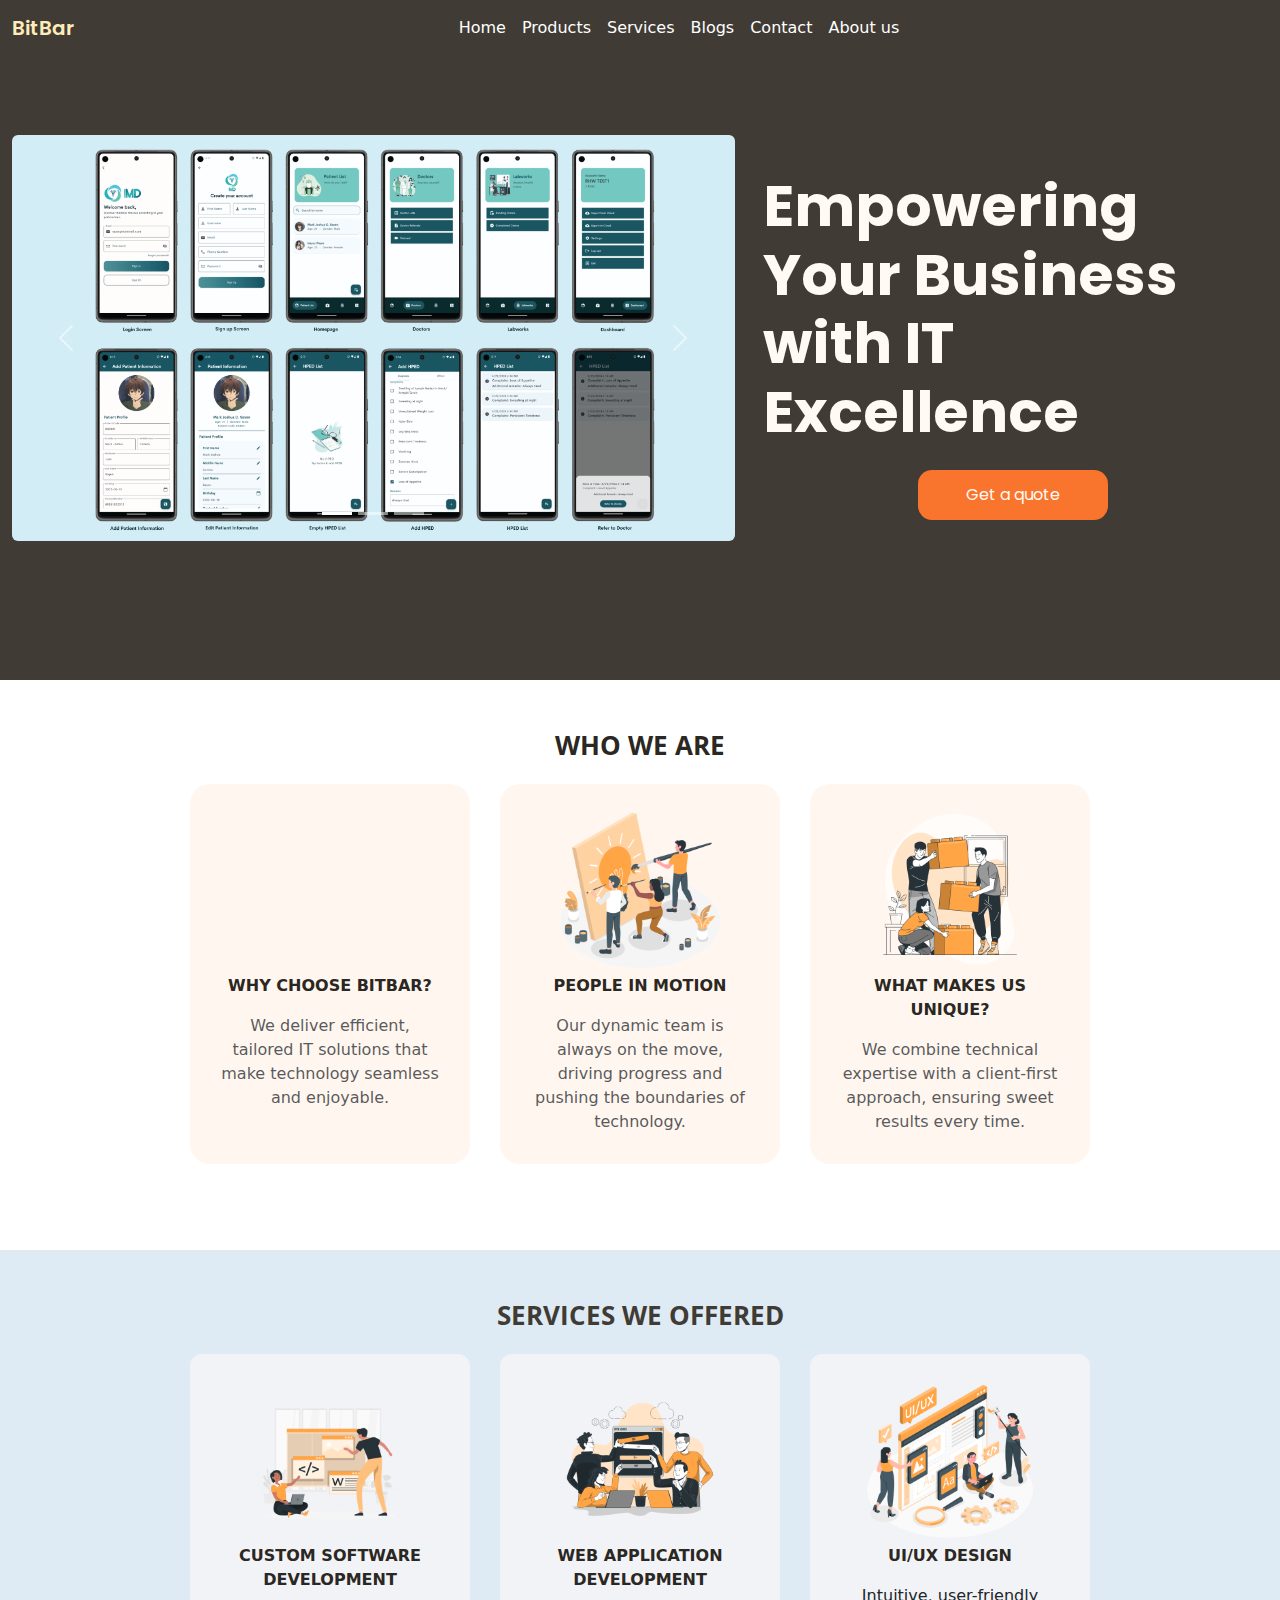
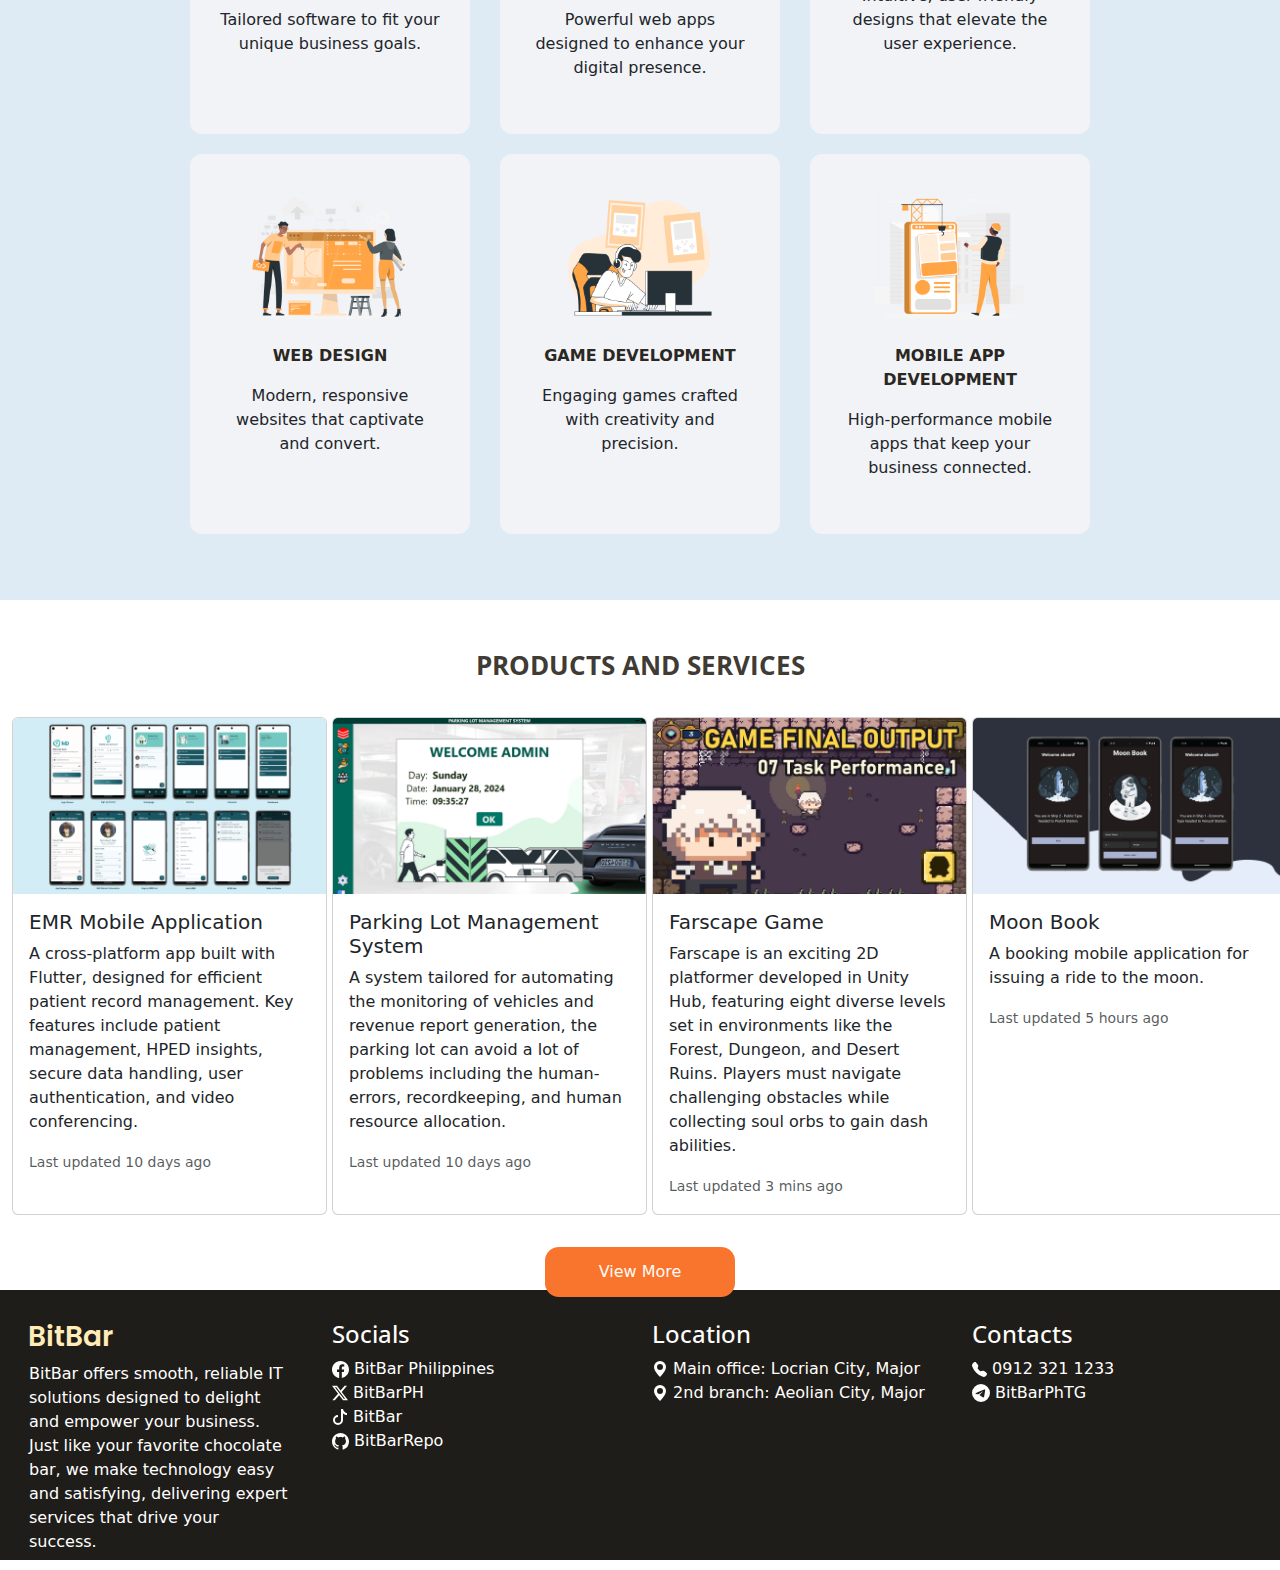
==== commit 153f07b9: "other tabs added" ====
--- a/index.html
+++ b/index.html
@@ -32,16 +32,16 @@
                         <a href="index.html" class="nav-link">Home</a>
                     </li>
                     <li class="nav-item">
-                        <a href="#products" class="nav-link">Products</a>
-                    </li>
-                    <li class="nav-item">
-                        <a href="#services" class="nav-link">Services</a>
-                    </li>
-                    <li class="nav-item">
-                        <a href="#blogs" class="nav-link">Blogs</a>
-                    </li>
-                    <li class="nav-item">
-                        <a href="#contact" class="nav-link">Contact</a>
+                        <a href="products.html" class="nav-link">Products</a>
+                    </li>
+                    <li class="nav-item">
+                        <a href="services.html" class="nav-link">Services</a>
+                    </li>
+                    <li class="nav-item">
+                        <a href="blogs.html" class="nav-link">Blogs</a>
+                    </li>
+                    <li class="nav-item">
+                        <a href="contact.html" class="nav-link">Contact</a>
                     </li>
                     <li class="nav-item">
                         <a href="aboutUs.html" class="nav-link">About us</a>
@@ -97,7 +97,7 @@
         <div class="row">
             <div class="col d-flex justify-content-center p2class">
                 <div class="place">
-                    <img src="images/Browser stats-cuate.png" id="image2" alt="">
+                    <img src="images/browser stats-cuate.png" id="image2" alt="">
                     <p><span id="infoTitle">Why choose BitBar?</span></p>
                     <p class="text-muted">We deliver efficient, tailored IT solutions that make technology seamless and
                         enjoyable.
@@ -283,4 +283,4 @@
         crossorigin="anonymous"></script>
 </body>
 
-</html>
+</html>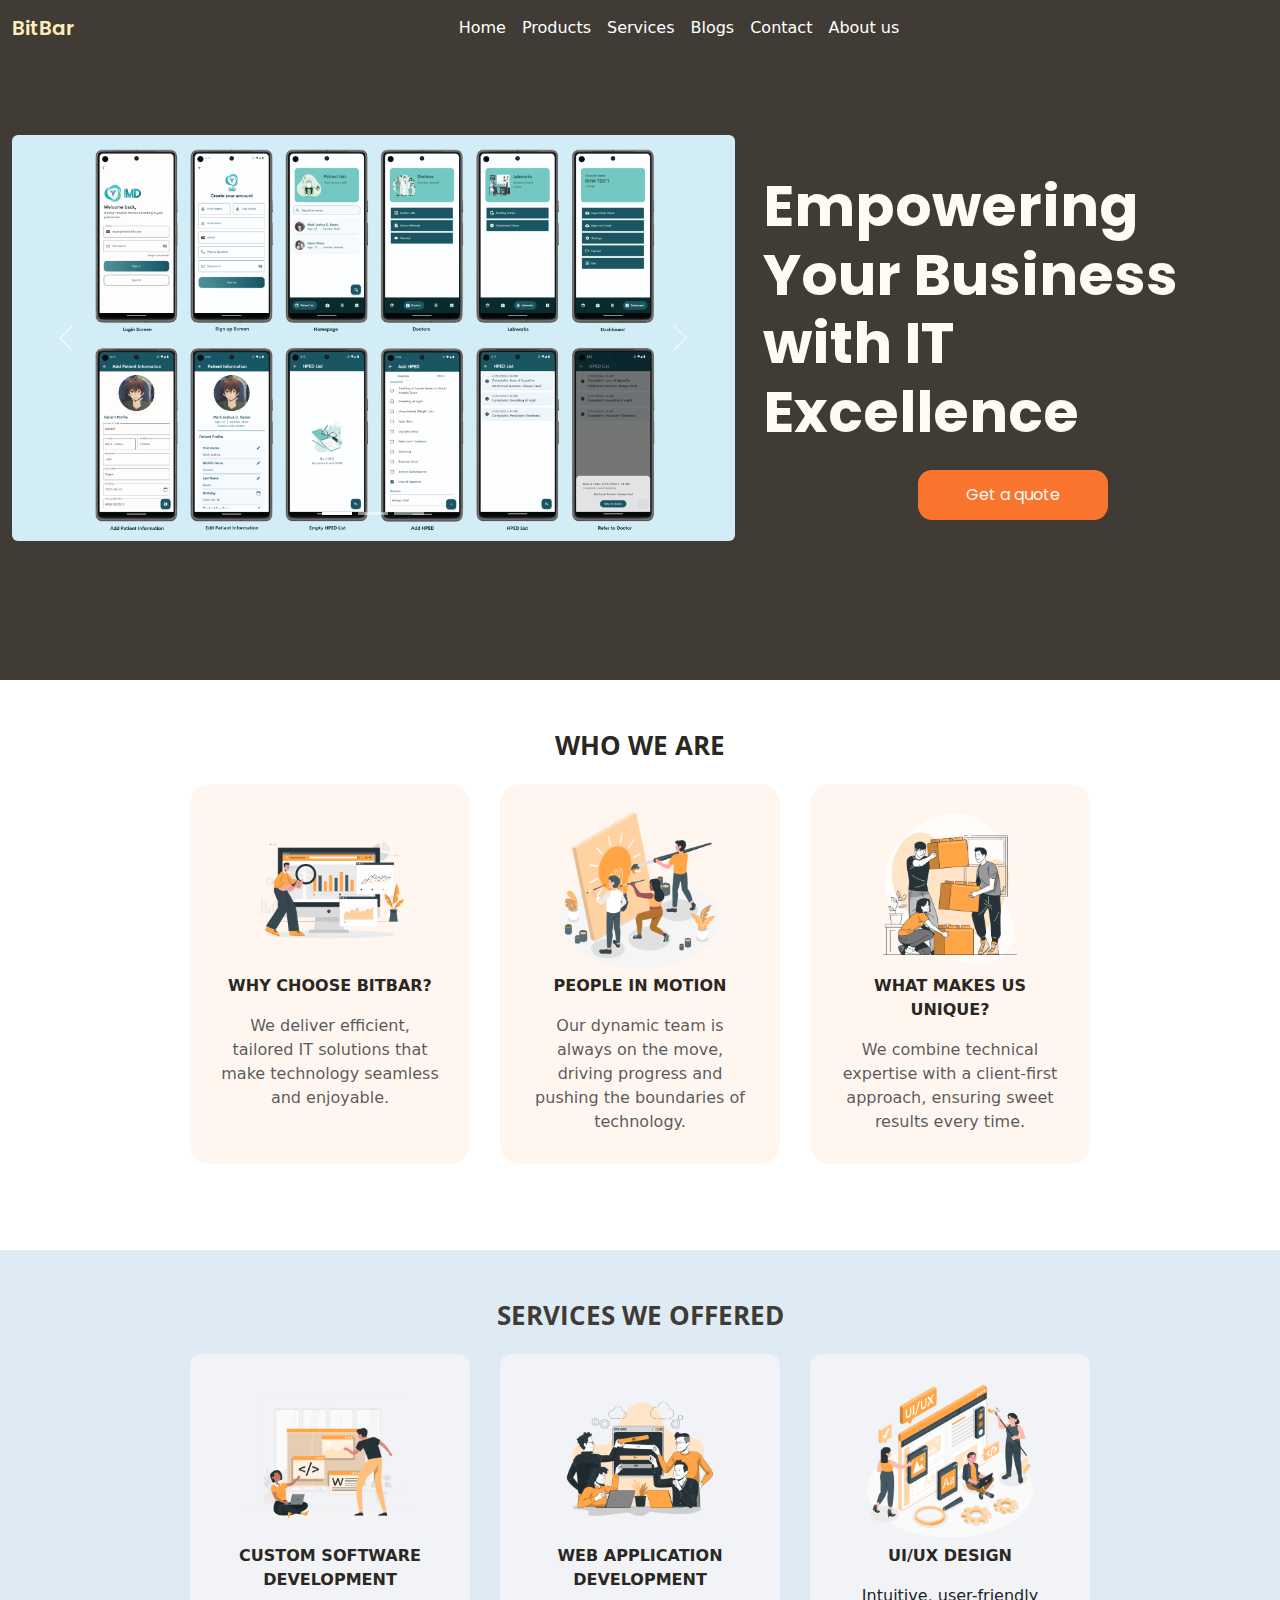
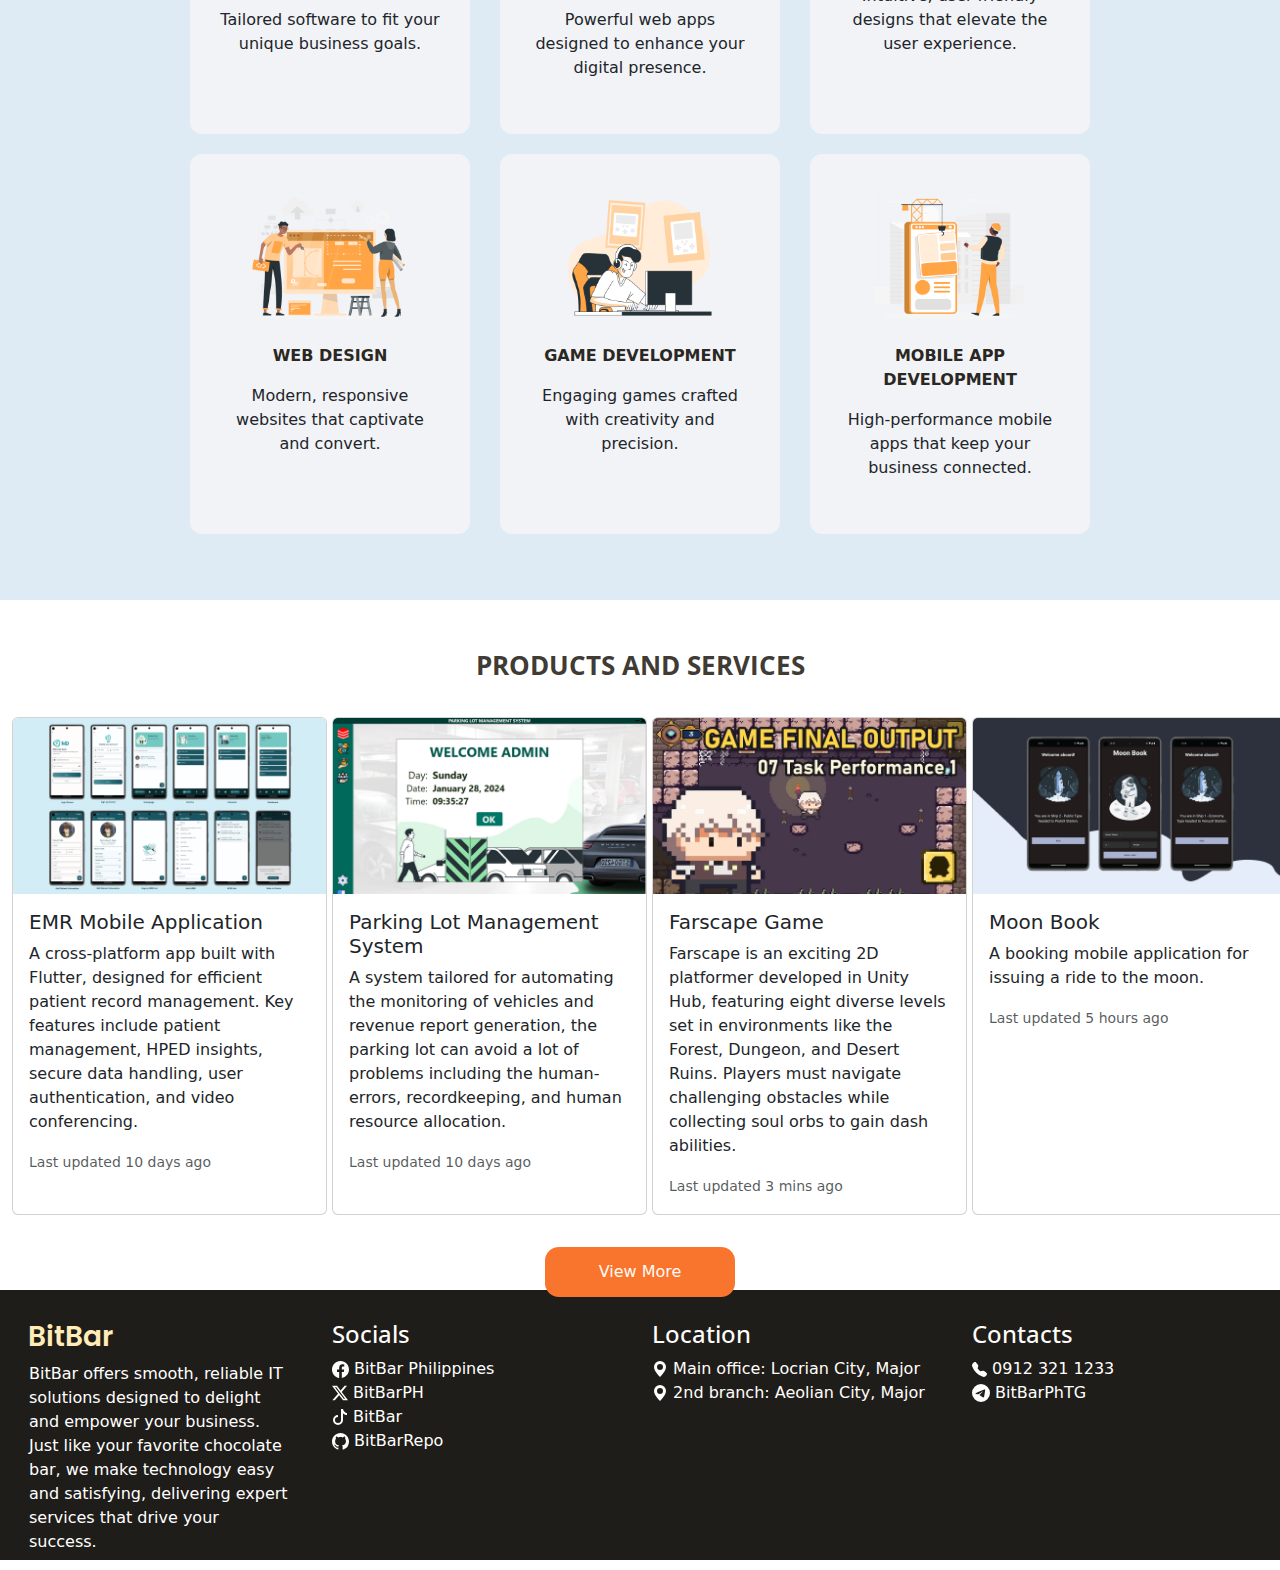
==== commit 22a28326: "Merge pull request #7 from Jsh-Syn/semifinalBranch" ====
--- a/index.html
+++ b/index.html
@@ -97,7 +97,7 @@
         <div class="row">
             <div class="col d-flex justify-content-center p2class">
                 <div class="place">
-                    <img src="images/browser stats-cuate.png" id="image2" alt="">
+                    <img src="images/Browser stats-cuate.png" id="image2" alt="">
                     <p><span id="infoTitle">Why choose BitBar?</span></p>
                     <p class="text-muted">We deliver efficient, tailored IT solutions that make technology seamless and
                         enjoyable.
@@ -283,4 +283,4 @@
         crossorigin="anonymous"></script>
 </body>
 
-</html>+</html>
